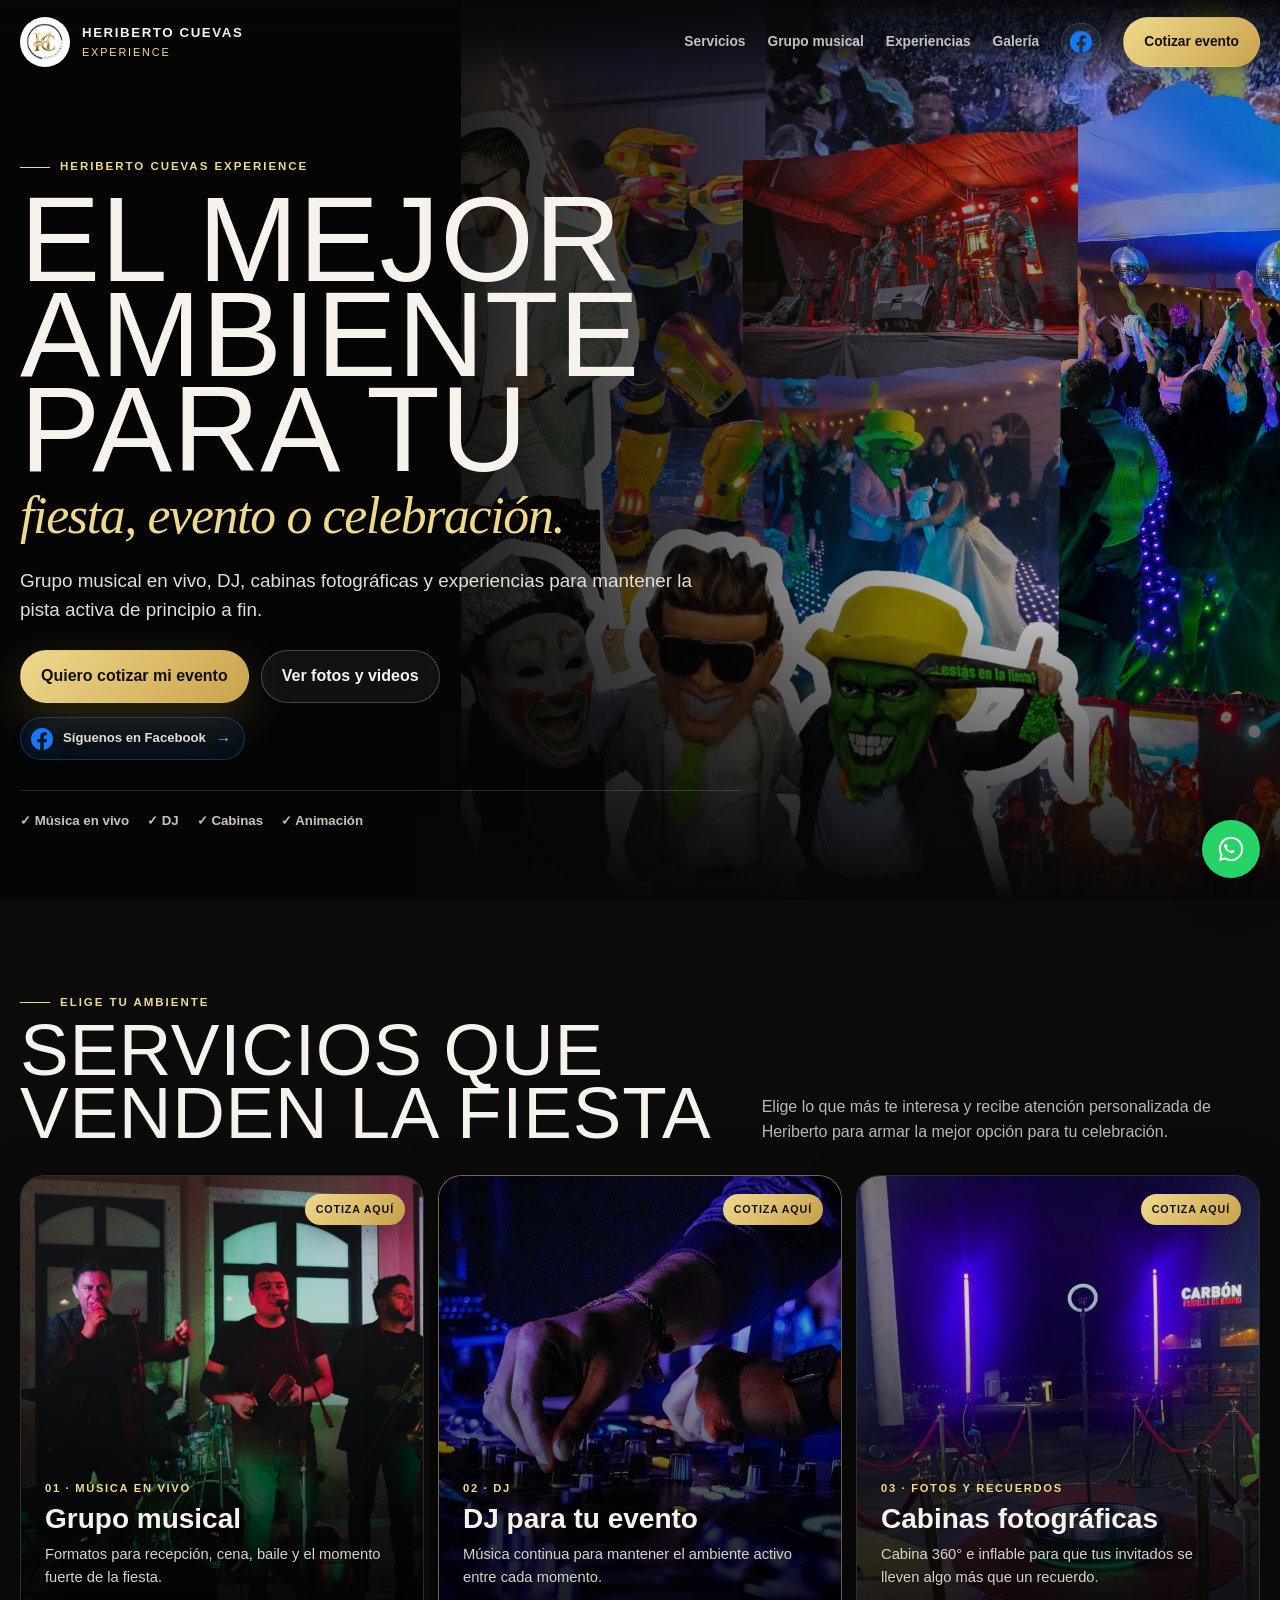
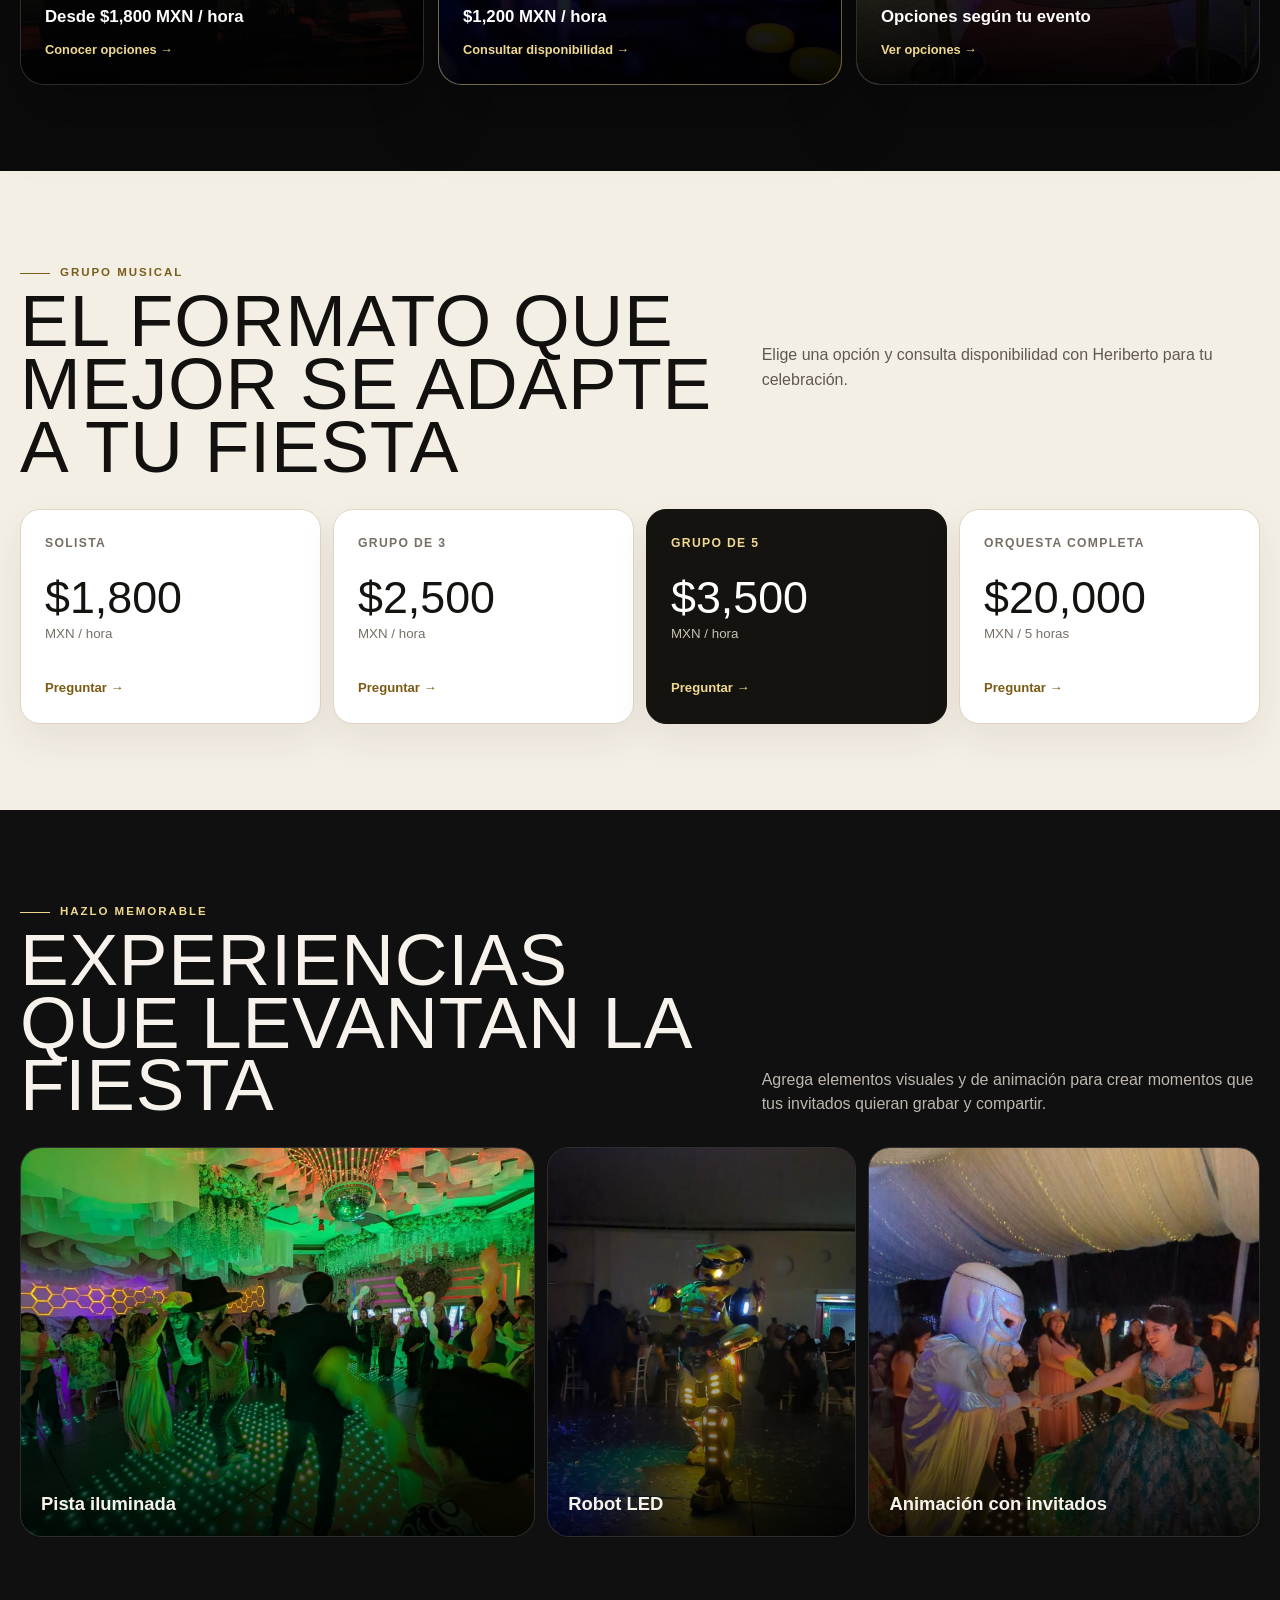
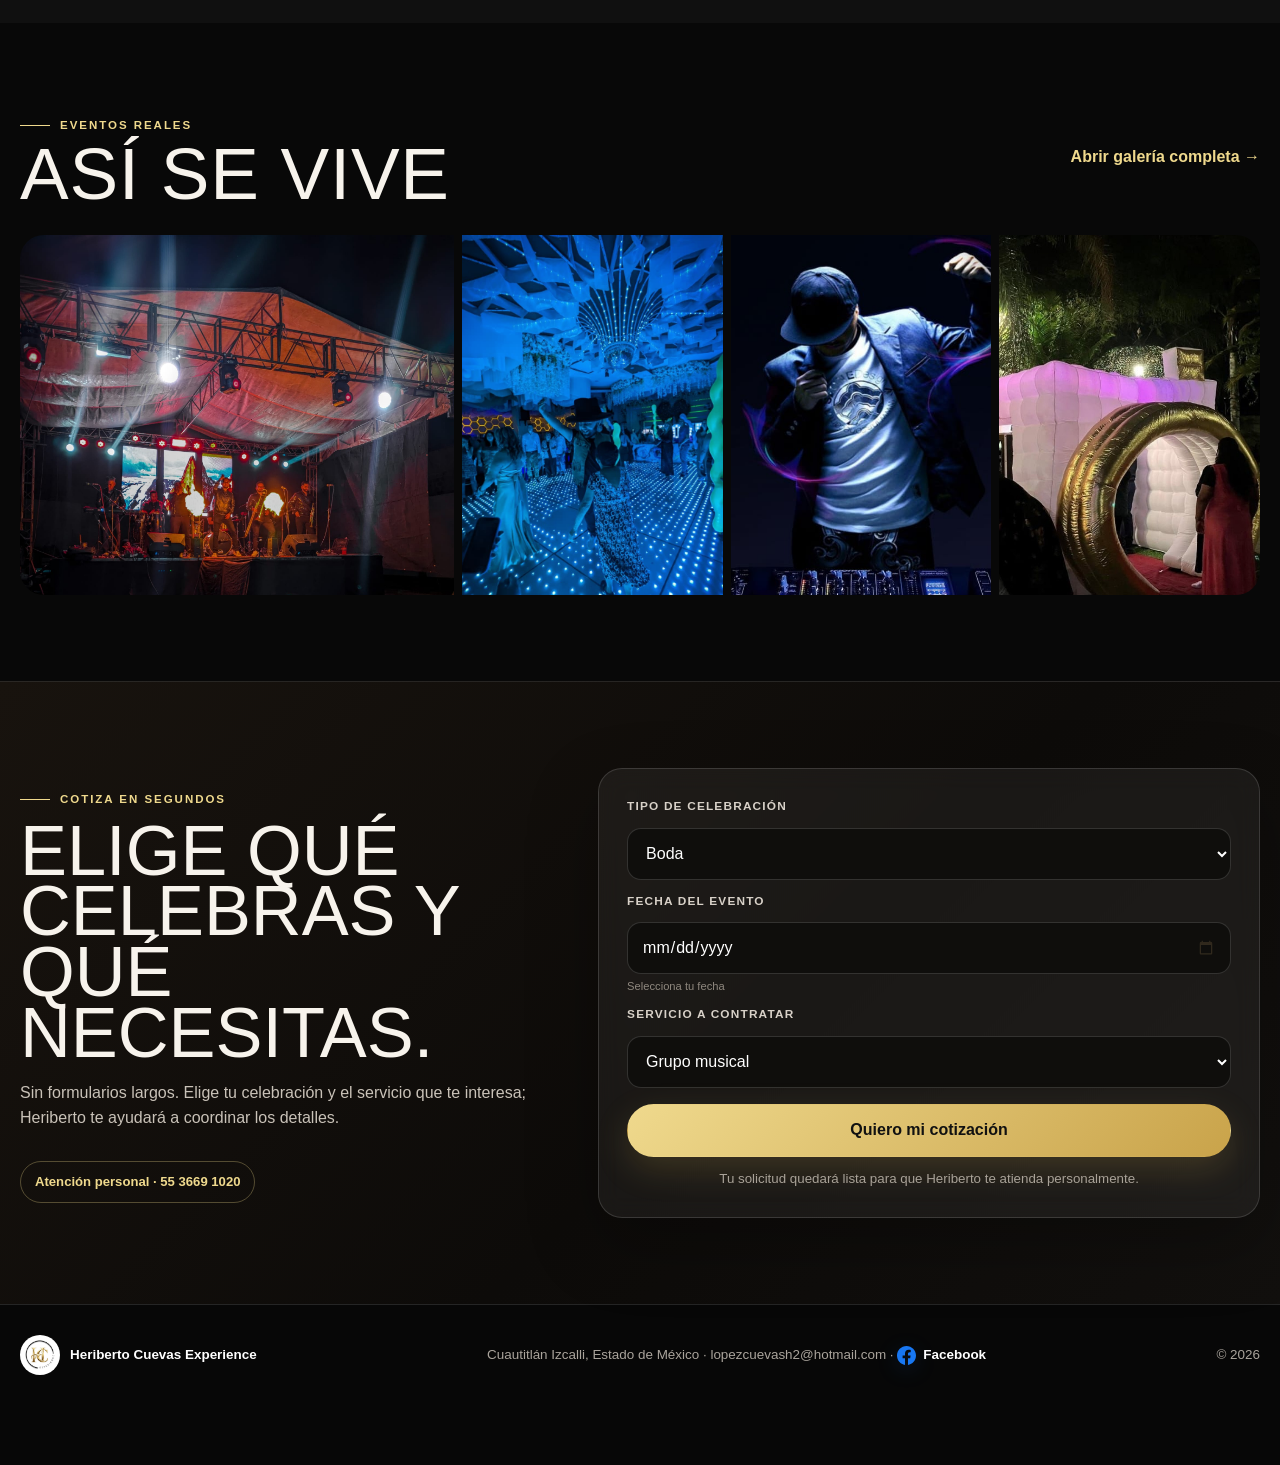
==== index.html @ f01ef6e2 "Add files via upload" ====
<!doctype html>
<html lang="es-MX">
<head>
  <meta charset="utf-8">
  <meta name="viewport" content="width=device-width, initial-scale=1">
  <meta name="google-site-verification" content="K5uZjMTgaPKeypK20hHKINvbvjZCNoKpj8wBYy-SjDY" />
  <title>Heriberto Cuevas Experience | Grupo musical, DJ y experiencias para eventos</title>
  <meta name="description" content="Grupo musical versátil, DJ, cabinas fotográficas, animación y experiencias para bodas, XV años, graduaciones, cumpleaños y eventos sociales. Heriberto Cuevas Experience.">
  <meta name="theme-color" content="#080808">
  <link rel="canonical" href="https://www.grupomusicalydjheribertocuevas.com/">
  <link rel="icon" href="assets/images/logo.jpg">
  <link rel="stylesheet" href="assets/css/style.css">
  <meta property="og:title" content="Heriberto Cuevas Experience">
  <meta property="og:description" content="Música en vivo, DJ, cabinas fotográficas y experiencias para convertir tu evento en una noche inolvidable.">
  <meta property="og:type" content="website">
  <meta property="og:url" content="https://www.grupomusicalydjheribertocuevas.com/">
  <meta property="og:image" content="https://www.grupomusicalydjheribertocuevas.com/assets/images/portada-collage-heriberto.jpg">
  <meta property="og:image:secure_url" content="https://www.grupomusicalydjheribertocuevas.com/assets/images/portada-collage-heriberto.jpg">
  <meta property="og:image:type" content="image/jpeg">
  <meta property="og:image:width" content="2000">
  <meta property="og:image:height" content="1600">
  <meta name="twitter:card" content="summary_large_image">
  <meta name="twitter:title" content="Heriberto Cuevas Experience">
  <meta name="twitter:description" content="Música en vivo, DJ, cabinas fotográficas y experiencias para convertir tu evento en una noche inolvidable.">
  <meta name="twitter:image" content="https://www.grupomusicalydjheribertocuevas.com/assets/images/portada-collage-heriberto.jpg">
  <script type="application/ld+json">
  {
    "@context":"https://schema.org",
    "@type":"EntertainmentBusiness",
    "name":"Heriberto Cuevas Experience",
    "url":"https://www.grupomusicalydjheribertocuevas.com/",
    "image":"https://www.grupomusicalydjheribertocuevas.com/assets/images/portada-collage-heriberto.jpg",
    "description":"Grupo musical, DJ, cabinas fotográficas, animación y experiencias para eventos sociales.",
    "telephone":"+52 55 3669 1020",
    "email":"lopezcuevash2@hotmail.com",
    "address":{"@type":"PostalAddress","addressLocality":"Cuautitlán Izcalli","addressRegion":"Estado de México","addressCountry":"MX"},
    "areaServed":"Estado de México"
  }
  </script>
</head>
<body class="sales-home">
<header id="header">
  <div class="wrap nav">
    <a class="brand" href="#inicio" aria-label="Heriberto Cuevas Experience - Inicio">
      <img src="assets/images/logo.jpg" alt="Logo Heriberto Cuevas Experience">
      <span><strong>Heriberto Cuevas</strong><small>Experience</small></span>
    </a>
    <button class="menu" id="menu" aria-label="Abrir menú" aria-expanded="false">☰</button>
    <nav class="navlinks" id="navlinks" aria-label="Navegación principal">
      <a href="#servicios">Servicios</a>
      <a href="#paquetes">Grupo musical</a>
      <a href="#experiencias">Experiencias</a>
      <a href="galeria.html">Galería</a>
      <a class="nav-facebook" href="https://www.facebook.com/profile.php?id=61556604340191" target="_blank" rel="noopener" aria-label="Facebook de Heriberto Cuevas Experience"><svg class="facebook-icon" viewBox="0 0 24 24" aria-hidden="true"><path d="M24 12.073C24 5.405 18.627 0 12 0S0 5.405 0 12.073C0 18.1 4.388 23.094 10.125 24v-8.438H7.078v-3.489h3.047V9.413c0-3.025 1.792-4.697 4.533-4.697 1.313 0 2.686.236 2.686.236v2.974h-1.513c-1.49 0-1.956.931-1.956 1.887v2.26h3.328l-.532 3.489h-2.796V24C19.612 23.094 24 18.1 24 12.073z"/></svg><span>Facebook</span></a>
      <a class="btn btn-gold" href="https://wa.me/525536691020?text=Hola%20Heriberto%2C%20vi%20tu%20p%C3%A1gina%20y%20quiero%20informaci%C3%B3n%20para%20mi%20evento." target="_blank" rel="noopener">Cotizar evento</a>
    </nav>
  </div>
</header>

<main>
  <section class="sales-hero" id="inicio">
    <div class="sales-hero-media" aria-hidden="true"><img src="assets/images/portada-collage-heriberto.jpg" alt=""></div>
    <div class="sales-hero-shade" aria-hidden="true"></div>
    <div class="wrap sales-hero-inner reveal">
      <div class="sales-kicker">Heriberto Cuevas Experience</div>
      <h1>El mejor ambiente para tu <span>fiesta, evento o celebración.</span></h1>
      <p>Grupo musical en vivo, DJ, cabinas fotográficas y experiencias para mantener la pista activa de principio a fin.</p>
      <div class="sales-actions">
        <a class="btn btn-gold sales-primary" href="https://wa.me/525536691020?text=Hola%20Heriberto%2C%20vi%20tu%20p%C3%A1gina%20y%20quiero%20informaci%C3%B3n%20para%20mi%20evento." target="_blank" rel="noopener">Quiero cotizar mi evento</a>
        <a class="btn btn-outline" href="galeria.html">Ver fotos y videos</a>
      </div>
      <a class="sales-facebook-link" href="https://www.facebook.com/profile.php?id=61556604340191" target="_blank" rel="noopener" aria-label="Ver página de Facebook de Heriberto Cuevas Experience"><svg class="facebook-icon" viewBox="0 0 24 24" aria-hidden="true"><path d="M24 12.073C24 5.405 18.627 0 12 0S0 5.405 0 12.073C0 18.1 4.388 23.094 10.125 24v-8.438H7.078v-3.489h3.047V9.413c0-3.025 1.792-4.697 4.533-4.697 1.313 0 2.686.236 2.686.236v2.974h-1.513c-1.49 0-1.956.931-1.956 1.887v2.26h3.328l-.532 3.489h-2.796V24C19.612 23.094 24 18.1 24 12.073z"/></svg><span>Síguenos en Facebook</span><b>→</b></a>
      <div class="sales-trust" aria-label="Servicios principales">
        <span>✓ Música en vivo</span><span>✓ DJ</span><span>✓ Cabinas</span><span>✓ Animación</span>
      </div>
    </div>
  </section>

  <section class="sales-section sales-services" id="servicios">
    <div class="wrap">
      <div class="sales-heading reveal">
        <div><span class="sales-kicker">Elige tu ambiente</span><h2>Servicios que venden la fiesta</h2></div>
        <p>Elige lo que más te interesa y recibe atención personalizada de Heriberto para armar la mejor opción para tu celebración.</p>
      </div>
      <div class="sales-service-grid">
        <a class="sales-service-card reveal" href="https://wa.me/525536691020?text=Hola%20Heriberto%2C%20me%20interesa%20cotizar%20el%20servicio%20de%20grupo%20musical%20para%20mi%20evento.%20%C2%BFMe%20compartes%20disponibilidad%20e%20informaci%C3%B3n%3F" target="_blank" rel="noopener">
          <img src="assets/images/grupo-en-vivo-01.jpg" alt="Grupo musical Heriberto Cuevas en vivo" loading="lazy">
          <div class="sales-card-overlay"></div>
          <div class="sales-card-copy"><span>01 · Música en vivo</span><h3>Grupo musical</h3><p>Formatos para recepción, cena, baile y el momento fuerte de la fiesta.</p><strong>Desde $1,800 MXN / hora</strong><em>Conocer opciones →</em></div>
        </a>
        <a class="sales-service-card sales-featured reveal" href="https://wa.me/525536691020?text=Hola%20Heriberto%2C%20me%20interesa%20contratar%20DJ%20para%20mi%20evento.%20Vi%20que%20el%20servicio%20es%20de%20%241%2C200%20MXN%20por%20hora.%20%C2%BFMe%20compartes%20disponibilidad%20e%20informaci%C3%B3n%3F" target="_blank" rel="noopener">
          <img src="assets/images/dj-consola-01.jpg" alt="DJ para eventos" loading="lazy">
          <div class="sales-card-overlay"></div>
          <div class="sales-card-copy"><span>02 · DJ</span><h3>DJ para tu evento</h3><p>Música continua para mantener el ambiente activo entre cada momento.</p><strong>$1,200 MXN / hora</strong><em>Consultar disponibilidad →</em></div>
        </a>
        <a class="sales-service-card reveal" href="https://wa.me/525536691020?text=Hola%20Heriberto%2C%20me%20interesa%20una%20cabina%20fotogr%C3%A1fica%20para%20mi%20evento.%20%C2%BFMe%20compartes%20opciones%2C%20disponibilidad%20e%20informaci%C3%B3n%3F" target="_blank" rel="noopener">
          <img src="assets/images/cabina-fotografica-360.jpg" alt="Cabina fotográfica para eventos" loading="lazy">
          <div class="sales-card-overlay"></div>
          <div class="sales-card-copy"><span>03 · Fotos y recuerdos</span><h3>Cabinas fotográficas</h3><p>Cabina 360° e inflable para que tus invitados se lleven algo más que un recuerdo.</p><strong>Opciones según tu evento</strong><em>Ver opciones →</em></div>
        </a>
      </div>
    </div>
  </section>

  <section class="sales-section sales-band" id="paquetes">
    <div class="wrap">
      <div class="sales-heading compact reveal">
        <div><span class="sales-kicker">Grupo musical</span><h2>El formato que mejor se adapte a tu fiesta</h2></div>
        <p>Elige una opción y consulta disponibilidad con Heriberto para tu celebración.</p>
      </div>
      <div class="sales-format-grid">
        <a class="sales-format reveal" href="https://wa.me/525536691020?text=Hola%20Heriberto%2C%20me%20interesa%20el%20formato%20Solista%20de%20%241%2C800%20MXN%20por%20hora.%20%C2%BFMe%20compartes%20disponibilidad%20e%20informaci%C3%B3n%3F" target="_blank" rel="noopener"><span>Solista</span><strong>$1,800</strong><small>MXN / hora</small><b>Preguntar →</b></a>
        <a class="sales-format reveal" href="https://wa.me/525536691020?text=Hola%20Heriberto%2C%20me%20interesa%20el%20Grupo%20de%203%20elementos%20de%20%242%2C500%20MXN%20por%20hora.%20%C2%BFMe%20compartes%20disponibilidad%20e%20informaci%C3%B3n%3F" target="_blank" rel="noopener"><span>Grupo de 3</span><strong>$2,500</strong><small>MXN / hora</small><b>Preguntar →</b></a>
        <a class="sales-format reveal selected" href="https://wa.me/525536691020?text=Hola%20Heriberto%2C%20me%20interesa%20el%20Grupo%20de%205%20elementos%20de%20%243%2C500%20MXN%20por%20hora.%20%C2%BFMe%20compartes%20disponibilidad%20e%20informaci%C3%B3n%3F" target="_blank" rel="noopener"><span>Grupo de 5</span><strong>$3,500</strong><small>MXN / hora</small><b>Preguntar →</b></a>
        <a class="sales-format reveal" href="https://wa.me/525536691020?text=Hola%20Heriberto%2C%20me%20interesa%20la%20Orquesta%20Completa%20de%20%2420%2C000%20MXN%20por%205%20horas.%20%C2%BFMe%20compartes%20disponibilidad%20e%20informaci%C3%B3n%3F" target="_blank" rel="noopener"><span>Orquesta completa</span><strong>$20,000</strong><small>MXN / 5 horas</small><b>Preguntar →</b></a>
      </div>
    </div>
  </section>

  <section class="sales-section sales-experiences" id="experiencias">
    <div class="wrap">
      <div class="sales-heading reveal">
        <div><span class="sales-kicker">Hazlo memorable</span><h2>Experiencias que levantan la fiesta</h2></div>
        <p>Agrega elementos visuales y de animación para crear momentos que tus invitados quieran grabar y compartir.</p>
      </div>
      <div class="sales-experience-grid">
        <a class="sales-exp reveal" href="https://wa.me/525536691020?text=Hola%20Heriberto%2C%20me%20interesa%20agregar%20pista%20iluminada%20a%20mi%20evento.%20%C2%BFMe%20compartes%20informaci%C3%B3n%20y%20disponibilidad%3F" target="_blank" rel="noopener"><img src="assets/images/pista-led-03.jpg" alt="Pista iluminada" loading="lazy"><span>Pista iluminada</span></a>
        <a class="sales-exp reveal" href="https://wa.me/525536691020?text=Hola%20Heriberto%2C%20me%20interesa%20agregar%20Robot%20LED%20a%20mi%20evento.%20%C2%BFMe%20compartes%20informaci%C3%B3n%20y%20disponibilidad%3F" target="_blank" rel="noopener"><img src="assets/images/robot-led-01.jpg" alt="Robot LED" loading="lazy"><span>Robot LED</span></a>
        <a class="sales-exp reveal" href="https://wa.me/525536691020?text=Hola%20Heriberto%2C%20me%20interesa%20agregar%20animaci%C3%B3n%20para%20invitados%20a%20mi%20evento.%20%C2%BFMe%20compartes%20informaci%C3%B3n%20y%20disponibilidad%3F" target="_blank" rel="noopener"><img src="assets/images/heriberto-evento-01.jpg" alt="Heriberto Cuevas animando un evento" loading="lazy"><span>Animación con invitados</span></a>
      </div>
    </div>
  </section>

  <section class="sales-section sales-gallery-teaser">
    <div class="wrap">
      <div class="sales-heading compact reveal">
        <div><span class="sales-kicker">Eventos reales</span><h2>Así se vive</h2></div>
        <a class="sales-inline-link" href="galeria.html">Abrir galería completa →</a>
      </div>
      <a class="sales-gallery-strip reveal" href="galeria.html" aria-label="Abrir galería de fotos y videos">
        <img src="assets/images/escenario-produccion-01.jpg" alt="Escenario y producción en vivo" loading="lazy">
        <img src="assets/images/pista-led-02.jpg" alt="Pista iluminada durante un evento" loading="lazy">
        <img src="assets/images/dj-experiencia-01.jpg" alt="DJ en evento" loading="lazy">
        <img src="assets/images/cabina-fotografica-inflable.jpg" alt="Cabina fotográfica inflable" loading="lazy">
      </a>
    </div>
  </section>

  <section class="sales-section sales-quick" id="cotizar">
    <div class="wrap sales-quick-grid">
      <div class="sales-quick-copy reveal">
        <span class="sales-kicker">Cotiza en segundos</span>
        <h2>Elige qué celebras y qué necesitas.</h2>
        <p>Sin formularios largos. Elige tu celebración y el servicio que te interesa; Heriberto te ayudará a coordinar los detalles.</p>
        <div class="sales-contact-pill">Atención personal · 55 3669 1020</div>
      </div>
      <form class="sales-mini-form reveal" id="quickQuoteForm">
        <label for="quickEvent">Tipo de celebración</label>
        <select id="quickEvent" required>
          <option value="Boda">Boda</option><option value="XV años">XV años</option><option value="Graduación">Graduación</option><option value="Cumpleaños">Cumpleaños</option><option value="Evento corporativo">Evento corporativo</option><option value="Fiesta / evento social">Fiesta / evento social</option><option value="Otro">Otro</option>
        </select>
        <label for="quickDate">Fecha del evento</label>
        <div class="sales-date-field">
          <input id="quickDate" type="date" required aria-label="Selecciona la fecha de tu evento">
          <span class="sales-date-hint">Selecciona tu fecha</span>
        </div>
        <label for="quickService">Servicio a contratar</label>
        <select id="quickService" required>
          <option value="Grupo musical">Grupo musical</option><option value="DJ ($1,200 MXN por hora)">DJ · $1,200 MXN por hora</option><option value="Cabina fotográfica 360°">Cabina fotográfica 360°</option><option value="Cabina fotográfica inflable">Cabina fotográfica inflable</option><option value="Grupo musical + DJ">Grupo musical + DJ</option><option value="Grupo + DJ + cabina">Grupo + DJ + cabina</option><option value="Animación / experiencias">Animación / experiencias</option>
        </select>
        <button class="btn btn-gold" type="submit">Quiero mi cotización</button>
        <small>Tu solicitud quedará lista para que Heriberto te atienda personalmente.</small>
      </form>
    </div>
  </section>
</main>

<footer>
  <div class="wrap footer">
    <div class="footer-brand"><img src="assets/images/logo.jpg" alt="Logo Heriberto Cuevas Experience"><strong>Heriberto Cuevas Experience</strong></div>
    <div>Cuautitlán Izcalli, Estado de México · <a href="mailto:lopezcuevash2@hotmail.com">lopezcuevash2@hotmail.com</a> · <a class="footer-facebook" href="https://www.facebook.com/profile.php?id=61556604340191" target="_blank" rel="noopener" aria-label="Facebook de Heriberto Cuevas Experience"><svg class="facebook-icon" viewBox="0 0 24 24" aria-hidden="true"><path d="M24 12.073C24 5.405 18.627 0 12 0S0 5.405 0 12.073C0 18.1 4.388 23.094 10.125 24v-8.438H7.078v-3.489h3.047V9.413c0-3.025 1.792-4.697 4.533-4.697 1.313 0 2.686.236 2.686.236v2.974h-1.513c-1.49 0-1.956.931-1.956 1.887v2.26h3.328l-.532 3.489h-2.796V24C19.612 23.094 24 18.1 24 12.073z"/></svg><span>Facebook</span></a></div>
    <div>© <span id="year"></span></div>
  </div>
</footer>

<a class="wa" aria-label="Contactar por WhatsApp" href="https://wa.me/525536691020?text=Hola%20Heriberto%2C%20vi%20tu%20p%C3%A1gina%20y%20quiero%20informaci%C3%B3n%20para%20mi%20evento." target="_blank" rel="noopener">
  <svg viewBox="0 0 32 32" aria-hidden="true"><path d="M19.11 17.62c-.27-.14-1.6-.79-1.85-.88-.25-.09-.43-.14-.61.14-.18.27-.7.88-.86 1.06-.16.18-.32.2-.59.07-.27-.14-1.15-.42-2.19-1.35-.81-.72-1.36-1.61-1.52-1.88-.16-.27-.02-.42.12-.55.12-.12.27-.32.41-.48.14-.16.18-.27.27-.45.09-.18.05-.34-.02-.48-.07-.14-.61-1.47-.84-2.02-.22-.53-.45-.46-.61-.47l-.52-.01c-.18 0-.48.07-.73.34-.25.27-.95.93-.95 2.27 0 1.34.98 2.64 1.11 2.82.14.18 1.92 2.93 4.65 4.11.65.28 1.16.45 1.55.58.65.21 1.24.18 1.71.11.52-.08 1.6-.66 1.83-1.29.23-.64.23-1.18.16-1.29-.07-.12-.25-.18-.52-.32zM16.04 3C8.88 3 3.06 8.79 3.06 15.94c0 2.28.6 4.51 1.74 6.48L3 29l6.75-1.77a13 13 0 0 0 6.28 1.6h.01C23.2 28.83 29 23.04 29 15.89 29 8.73 23.2 3 16.04 3zm0 23.65h-.01a10.8 10.8 0 0 1-5.51-1.51l-.4-.24-4.01 1.05 1.07-3.9-.26-.4a10.75 10.75 0 0 1-1.65-5.71c0-5.94 4.84-10.77 10.79-10.77 2.88 0 5.59 1.12 7.62 3.15a10.7 10.7 0 0 1 3.16 7.6c0 5.94-4.84 10.77-10.8 10.77z"/></svg>
</a>
<div class="mobile-cta"><a href="galeria.html">Galería</a><a href="https://wa.me/525536691020?text=Hola%20Heriberto%2C%20vi%20tu%20p%C3%A1gina%20y%20quiero%20informaci%C3%B3n%20para%20mi%20evento." target="_blank" rel="noopener">Cotizar</a></div>
<script src="assets/js/site.js"></script>
</body>
</html>
---- assets/css/style.css ----
:root{
  --bg:#080808;
  --bg-soft:#101010;
  --card:#151515;
  --paper:#f3eee4;
  --gold:#c9a34a;
  --gold-soft:#efd98d;
  --text:#f7f3ec;
  --muted:#b7b2aa;
  --ink:#11110f;
  --line:rgba(255,255,255,.12);
  --line-dark:rgba(17,17,15,.14);
  --radius:26px;
  --shadow:0 28px 80px rgba(0,0,0,.34);
  --max:1240px;
}
*{box-sizing:border-box}
html{scroll-behavior:smooth}
body{margin:0;background:var(--bg);color:var(--text);font-family:Inter,Segoe UI,Arial,sans-serif;line-height:1.55;overflow-x:hidden}
body.menu-open{overflow:hidden}
img,video{display:block;max-width:100%}
a{color:inherit;text-decoration:none}
button,input,select,textarea{font:inherit}
button{color:inherit}
.wrap{width:min(calc(100% - 38px),var(--max));margin-inline:auto}
.section{padding:104px 0}
.eyebrow{display:inline-flex;align-items:center;gap:10px;color:var(--gold-soft);font-weight:900;text-transform:uppercase;letter-spacing:.18em;font-size:.74rem}
.eyebrow::before{content:"";width:34px;height:1px;background:currentColor}
.display{font-family:Impact,Haettenschweiler,'Arial Narrow Bold',sans-serif;font-weight:500;text-transform:uppercase;letter-spacing:.01em}
.section-head{display:grid;grid-template-columns:.82fr 1fr;gap:58px;align-items:end;margin-bottom:42px}
.section-head h2{font-size:clamp(3rem,6.6vw,6.6rem);line-height:.84;margin:.14em 0 0}
.section-head p{color:var(--muted);font-size:1.02rem;max-width:690px;margin:0}
.btn{display:inline-flex;align-items:center;justify-content:center;gap:10px;min-height:50px;padding:13px 20px;border:1px solid transparent;border-radius:999px;font-weight:900;cursor:pointer;transition:.25s ease}
.btn:hover{transform:translateY(-2px)}
.btn-gold{color:#111;background:linear-gradient(135deg,var(--gold-soft),var(--gold));box-shadow:0 12px 34px rgba(201,163,74,.2)}
.btn-outline{border-color:rgba(255,255,255,.22);background:rgba(255,255,255,.05);backdrop-filter:blur(12px)}
.btn-dark{background:#111;color:#fff}
.reveal{opacity:0;transform:translateY(24px);transition:.65s ease}
.reveal.in{opacity:1;transform:none}

/* Header */
header{position:fixed;z-index:50;inset:0 0 auto;background:linear-gradient(to bottom,rgba(6,6,6,.94),rgba(6,6,6,.63),transparent);transition:.25s}
header.scrolled{background:rgba(8,8,8,.92);backdrop-filter:blur(18px);border-bottom:1px solid var(--line)}
.nav{height:84px;display:flex;align-items:center;justify-content:space-between;gap:28px}
.brand{display:flex;align-items:center;gap:12px;min-width:0}
.brand img{width:50px;height:50px;border-radius:50%;object-fit:cover;background:#fff;flex:0 0 auto}
.brand strong{font-size:.83rem;letter-spacing:.12em;text-transform:uppercase;display:block;white-space:nowrap}
.brand small{display:block;color:var(--gold-soft);font-size:.68rem;letter-spacing:.17em;text-transform:uppercase}
.navlinks{display:flex;align-items:center;gap:22px;font-weight:800;font-size:.86rem}
.navlinks>a:not(.btn){opacity:.78;transition:.2s}.navlinks>a:not(.btn):hover{opacity:1;color:var(--gold-soft)}
.menu{display:none;background:transparent;border:0;font-size:1.75rem;padding:7px;cursor:pointer}

/* Hero */
.hero{position:relative;min-height:100svh;display:grid;align-items:end;padding:150px 0 72px;isolation:isolate}
.hero::before{content:"";position:absolute;z-index:-2;inset:0;background:url('../images/grupo-en-vivo-01.jpg') 50% 34%/cover no-repeat}
.hero::after{content:"";position:absolute;z-index:-1;inset:0;background:linear-gradient(90deg,rgba(0,0,0,.91) 0%,rgba(0,0,0,.70) 40%,rgba(0,0,0,.28) 72%,rgba(0,0,0,.18)),linear-gradient(0deg,var(--bg) 0%,transparent 35%),radial-gradient(circle at 70% 22%,rgba(70,205,160,.18),transparent 25%)}
.hero-content{max-width:850px}
.hero h1{font-size:clamp(4.1rem,10.4vw,9rem);line-height:.77;margin:17px 0 24px;max-width:1000px}
.hero h1 span{display:block;color:var(--gold-soft);font-family:Georgia,'Times New Roman',serif;font-style:italic;font-size:.48em;text-transform:none;letter-spacing:-.02em;font-weight:400;margin:14px 0 5px}
.hero .lead{font-size:clamp(1.05rem,2vw,1.26rem);max-width:730px;color:#e7e1d8}
.hero-actions{display:flex;gap:12px;flex-wrap:wrap;margin-top:28px}
.hero-proof{display:flex;gap:32px;flex-wrap:wrap;margin-top:38px;padding-top:22px;border-top:1px solid rgba(255,255,255,.16);max-width:790px}
.hero-proof b{display:block;font-size:1.18rem}.hero-proof span{font-size:.84rem;color:#c9c3ba}
.scroll-cue{position:absolute;right:28px;bottom:32px;writing-mode:vertical-rl;text-transform:uppercase;letter-spacing:.18em;font-size:.66rem;color:#a9a49b}

.ticker{overflow:hidden;border-block:1px solid var(--line);background:#0d0d0d}
.ticker-track{display:flex;gap:44px;width:max-content;padding:15px 0;animation:marquee 24s linear infinite;font-size:.78rem;letter-spacing:.16em;text-transform:uppercase;font-weight:900;color:#c4bfb7}
.ticker-track b{color:var(--gold-soft)}
@keyframes marquee{to{transform:translateX(-50%)}}

/* Services */
.services{background:#0b0b0b}
.service-cards{display:grid;grid-template-columns:repeat(3,1fr);gap:16px}
.service-card{position:relative;min-height:470px;border-radius:var(--radius);overflow:hidden;border:1px solid var(--line);isolation:isolate;box-shadow:var(--shadow)}
.service-card::before{content:"";position:absolute;inset:0;z-index:-2;background:var(--image) center/cover no-repeat;transition:.5s ease}
.service-card::after{content:"";position:absolute;inset:0;z-index:-1;background:linear-gradient(0deg,rgba(0,0,0,.96) 1%,rgba(0,0,0,.56) 49%,rgba(0,0,0,.11) 78%)}
.service-card:hover::before{transform:scale(1.045)}
.service-card .content{position:absolute;inset:auto 26px 25px}
.service-card .kicker{font-size:.73rem;font-weight:900;letter-spacing:.14em;text-transform:uppercase;color:var(--gold-soft)}
.service-card h3{font-size:1.7rem;margin:7px 0 8px}
.service-card p{margin:0;color:#d5cfc6;font-size:.93rem}

/* Story */
.story{background:var(--paper);color:var(--ink)}
.story .eyebrow,.light-section .eyebrow{color:#775a1b}
.story-grid{display:grid;grid-template-columns:1.05fr .95fr;gap:62px;align-items:center}
.story-media{position:relative;padding:0 52px 52px 0}
.story-media .main{width:100%;height:690px;object-fit:cover;object-position:center 20%;border-radius:var(--radius)}
.story-media .float{position:absolute;right:0;bottom:0;width:49%;aspect-ratio:1/1;object-fit:cover;border:10px solid var(--paper);border-radius:22px}
.story-copy h2{font-size:clamp(3.3rem,6.7vw,6.7rem);line-height:.84;margin:13px 0 25px}
.story-copy .intro{font-family:Georgia,'Times New Roman',serif;font-size:1.34rem;line-height:1.52;color:#302d26}
.story-copy p{color:#514d45}
.metrics{display:grid;grid-template-columns:repeat(3,1fr);gap:12px;margin:30px 0}
.metric{border-top:1px solid #cfc6b5;padding:17px 6px 0}.metric strong{font-size:1.8rem;display:block}.metric span{font-size:.74rem;letter-spacing:.08em;text-transform:uppercase;color:#6a645b}

/* Experiences */
.experiences{background:#101010}
.experience-grid{display:grid;grid-template-columns:1.2fr .8fr .8fr;grid-template-rows:280px 280px;gap:16px}
.exp-card{position:relative;border-radius:24px;overflow:hidden;border:1px solid var(--line);isolation:isolate}
.exp-card img{width:100%;height:100%;object-fit:cover;transition:.45s ease}
.exp-card:hover img{transform:scale(1.04)}
.exp-card::after{content:"";position:absolute;inset:0;background:linear-gradient(0deg,rgba(0,0,0,.84),transparent 62%)}
.exp-card.tall{grid-row:span 2}
.exp-card.wide{grid-column:span 2}
.exp-card .label{position:absolute;z-index:2;left:21px;right:21px;bottom:18px}
.exp-card .label strong{font-size:1.15rem;display:block}.exp-card .label span{font-size:.8rem;color:#d0cbc2}

/* Packages */
.packages{background:#fffaf0;color:var(--ink)}
.packages .section-head p{color:#5e584e}.packages .eyebrow{color:#76591c}
.package-grid{display:grid;grid-template-columns:repeat(4,1fr);gap:14px}
.package{display:flex;flex-direction:column;min-height:430px;padding:25px;border:1px solid #e2dacb;background:#fff;border-radius:22px;box-shadow:0 16px 40px rgba(40,25,10,.07);transition:.25s}
.package:hover{transform:translateY(-5px);box-shadow:0 24px 48px rgba(40,25,10,.11)}
.package.featured{background:#111;color:#fff;border-color:#111}
.badge{display:inline-flex;align-self:flex-start;padding:7px 10px;border-radius:999px;background:#111;color:#fff;font-size:.7rem;font-weight:900;text-transform:uppercase;letter-spacing:.09em}
.package.featured .badge{background:var(--gold-soft);color:#111}
.package h3{font-size:1.43rem;margin:21px 0 7px}.price{font:500 2.45rem/1 Impact,Arial}.price small{display:block;font:700 .75rem/1.35 Inter,Arial;color:#70685d;margin-top:6px}.package.featured .price small,.package.featured p{color:#c9c2b8}.package p{color:#665f55;font-size:.9rem}.package ul{list-style:none;padding:0;margin:10px 0 24px;display:grid;gap:8px;font-size:.9rem}.package li::before{content:"✓";color:#7c5c18;font-weight:900;margin-right:8px}.package .btn{margin-top:auto}.package-note{margin-top:18px;color:#6a635a;font-size:.84rem}

/* DJ / Booth feature */
.feature-split{background:#17120e;overflow:hidden}
.feature-split-grid{display:grid;grid-template-columns:1fr 1fr;min-height:720px}
.feature-copy{padding:92px max(7vw,48px);display:flex;justify-content:center;flex-direction:column}
.feature-copy h2{font-size:clamp(3.4rem,6vw,6.7rem);line-height:.83;margin:15px 0 23px}.feature-copy p{color:#d2cac0;max-width:620px}.feature-list{display:grid;grid-template-columns:1fr 1fr;gap:12px;margin:26px 0 30px}.feature-pill{padding:13px 15px;border:1px solid rgba(255,255,255,.14);border-radius:16px;background:rgba(255,255,255,.04);font-weight:800;font-size:.88rem}
.feature-media{display:grid;grid-template-columns:1fr 1fr;grid-template-rows:1fr 1fr;gap:4px;background:#000}
.feature-media img{width:100%;height:100%;object-fit:cover;min-height:0}.feature-media img:first-child{grid-row:span 2}

/* Gallery preview */
.preview{background:#0b0b0b}
.preview-grid{display:grid;grid-template-columns:repeat(12,1fr);grid-auto-rows:180px;gap:12px}
.preview-grid a{position:relative;overflow:hidden;border-radius:18px;border:1px solid var(--line)}
.preview-grid img{width:100%;height:100%;object-fit:cover;transition:.4s}.preview-grid a:hover img{transform:scale(1.04)}
.preview-grid a:nth-child(1){grid-column:span 7;grid-row:span 2}.preview-grid a:nth-child(2){grid-column:span 5;grid-row:span 2}.preview-grid a:nth-child(3),.preview-grid a:nth-child(4),.preview-grid a:nth-child(5){grid-column:span 4;grid-row:span 2}
.preview-actions{text-align:center;margin-top:28px}

/* Quote */
.quote{background:var(--paper);color:var(--ink)}
.quote .eyebrow{color:#76591c}
.quote-grid{display:grid;grid-template-columns:.86fr 1.14fr;gap:70px;align-items:start}
.quote-copy h2{font-size:clamp(3.5rem,6.5vw,6.5rem);line-height:.84;margin:14px 0 22px}.quote-copy p{color:#5c574f}
.contact-list{border-top:1px solid #d3cab9;margin-top:30px}.contact-line{display:flex;justify-content:space-between;gap:16px;padding:15px 0;border-bottom:1px solid #d3cab9}.contact-line strong{font-size:.83rem;text-transform:uppercase;letter-spacing:.08em}.contact-line span{color:#5b554d;text-align:right}
.form{padding:28px;background:#fff;border:1px solid #e0d6c5;border-radius:24px;box-shadow:0 20px 48px rgba(32,21,8,.08)}
.form h3{font-size:1.45rem;margin-bottom:6px}.form .hint{color:#6b655c;font-size:.92rem}.form-grid{display:grid;grid-template-columns:1fr 1fr;gap:14px;margin:20px 0}.field{display:grid;gap:7px}.field.full{grid-column:1/-1}.field label{font-size:.77rem;font-weight:900;text-transform:uppercase;letter-spacing:.08em;color:#5a5349}.field input,.field select,.field textarea{width:100%;border:1px solid #d7cebe;border-radius:13px;background:#fffcf7;padding:13px 14px;color:#161512;outline:none}.field textarea{min-height:110px;resize:vertical}.field input:focus,.field select:focus,.field textarea:focus{border-color:#a9822d;box-shadow:0 0 0 3px rgba(169,130,45,.12)}

/* FAQ */
.faq{background:#0d0d0d}.faq-list{max-width:920px;margin:auto;border-top:1px solid var(--line)}
details{border-bottom:1px solid var(--line);padding:0}summary{list-style:none;cursor:pointer;padding:21px 0;font-weight:900;display:flex;justify-content:space-between;gap:20px}summary::-webkit-details-marker{display:none}summary::after{content:"+";color:var(--gold-soft);font-size:1.4rem}details[open] summary::after{content:"–"}details p{color:var(--muted);margin:0 0 22px;max-width:780px}

/* Footer */
footer{background:#070707;border-top:1px solid var(--line);padding:30px 0 90px;color:#aaa49c;font-size:.84rem}.footer{display:flex;align-items:center;justify-content:space-between;gap:20px;flex-wrap:wrap}.footer-brand{display:flex;align-items:center;gap:10px;color:#fff}.footer-brand img{width:40px;height:40px;border-radius:50%;object-fit:cover}.footer a:hover{color:var(--gold-soft)}
.wa{position:fixed;right:20px;bottom:22px;z-index:45;width:58px;height:58px;border-radius:50%;background:#25D366;display:grid;place-items:center;box-shadow:0 16px 36px rgba(0,0,0,.35);transition:.2s}.wa:hover{transform:translateY(-3px) scale(1.03)}.wa svg{width:30px;fill:#fff}
.mobile-cta{display:none}

/* Gallery page */
.page-hero{padding:170px 0 78px;position:relative;isolation:isolate;overflow:hidden;background:#0b0b0b}
.page-hero::before{content:"";position:absolute;inset:0;z-index:-2;background:url('../images/escenario-produccion-01.jpg') center 42%/cover no-repeat;opacity:.48}
.page-hero::after{content:"";position:absolute;inset:0;z-index:-1;background:linear-gradient(90deg,rgba(0,0,0,.92),rgba(0,0,0,.45)),linear-gradient(0deg,#0b0b0b,transparent 60%)}
.page-hero h1{font-size:clamp(4.2rem,10vw,9rem);line-height:.78;margin:14px 0 22px;max-width:950px}.page-hero p{max-width:720px;color:#e0dbd2;font-size:1.08rem}.page-hero-actions{display:flex;gap:12px;flex-wrap:wrap;margin-top:25px}
.gallery-page{background:#0b0b0b}.gallery-section{padding:72px 0}.gallery-section+.gallery-section{border-top:1px solid var(--line)}.gallery-title{display:flex;align-items:end;justify-content:space-between;gap:24px;margin-bottom:30px}.gallery-title h2{font-size:clamp(2.7rem,5vw,5.4rem);line-height:.86;margin:10px 0 0}.gallery-title p{max-width:570px;color:var(--muted);margin:0}
.photo-masonry{columns:3 300px;column-gap:14px}.photo-item{break-inside:avoid;margin:0 0 14px;position:relative;overflow:hidden;border-radius:18px;border:1px solid var(--line);cursor:zoom-in;background:#131313}.photo-item img{width:100%;height:auto;transition:.4s}.photo-item:hover img{transform:scale(1.018)}.photo-item .caption{position:absolute;inset:auto 0 0;padding:45px 16px 13px;background:linear-gradient(transparent,rgba(0,0,0,.82));font-size:.78rem;font-weight:900;letter-spacing:.06em;text-transform:uppercase;opacity:0;transition:.25s}.photo-item:hover .caption{opacity:1}
.video-grid{display:grid;grid-template-columns:repeat(2,1fr);gap:16px}.video-card{overflow:hidden;border:1px solid var(--line);background:#111;border-radius:20px}.video-card video{width:100%;aspect-ratio:16/10;background:#000;object-fit:contain}.video-card.vertical video{aspect-ratio:9/13}.video-copy{padding:15px 17px}.video-copy strong{display:block}.video-copy span{font-size:.82rem;color:var(--muted)}
.final-grid{display:grid;grid-template-columns:repeat(3,1fr);gap:15px}.final-card{position:relative;overflow:hidden;border-radius:22px;border:1px solid var(--line);min-height:420px}.final-card img{width:100%;height:100%;object-fit:cover;transition:.4s}.final-card:hover img{transform:scale(1.04)}.final-card::after{content:"";position:absolute;inset:0;background:linear-gradient(0deg,rgba(0,0,0,.9),transparent 58%)}.final-card .copy{position:absolute;z-index:2;inset:auto 20px 20px}.final-card .copy h3{margin:0 0 4px}.final-card .copy p{margin:0;color:#d3cdc4;font-size:.85rem}
.lightbox{position:fixed;z-index:100;inset:0;background:rgba(0,0,0,.94);display:none;align-items:center;justify-content:center;padding:26px}.lightbox.open{display:flex}.lightbox img{max-width:min(94vw,1300px);max-height:88vh;width:auto;height:auto;border-radius:12px}.lightbox button{position:absolute;top:18px;right:20px;width:46px;height:46px;border:1px solid rgba(255,255,255,.22);border-radius:50%;background:rgba(255,255,255,.08);font-size:1.7rem;cursor:pointer}.lightbox .lb-caption{position:absolute;left:24px;bottom:18px;color:#ddd5cb;font-size:.84rem}

/* Responsive */
@media (max-width:1050px){
  .navlinks{gap:14px}.navlinks .btn{display:none}
  .service-cards{grid-template-columns:1fr 1fr}.service-card:last-child{grid-column:1/-1;min-height:390px}
  .story-grid{grid-template-columns:1fr;gap:48px}.story-media{max-width:760px;margin:auto}.story-media .main{height:620px}
  .package-grid{grid-template-columns:1fr 1fr}
  .feature-split-grid{grid-template-columns:1fr}.feature-media{height:620px}.feature-copy{order:2}.feature-media{order:1}
  .quote-grid{grid-template-columns:1fr;gap:45px}
  .final-grid{grid-template-columns:1fr 1fr}.final-card:last-child{grid-column:1/-1;min-height:330px}
}
@media (max-width:800px){
  .section{padding:82px 0}.section-head{grid-template-columns:1fr;gap:18px}.section-head h2{font-size:clamp(3rem,14vw,5.2rem)}
  .menu{display:block;z-index:2}.navlinks{position:fixed;inset:0;background:rgba(7,7,7,.98);display:flex;flex-direction:column;justify-content:center;gap:25px;font-size:1.12rem;opacity:0;visibility:hidden;transform:translateY(-12px);transition:.25s}.navlinks.open{opacity:1;visibility:visible;transform:none}.navlinks .btn{display:inline-flex}
  .hero{padding-top:125px;min-height:92svh}.hero::before{background-position:62% 35%}.hero h1{font-size:clamp(4rem,18vw,7rem)}.hero-proof{gap:20px}.scroll-cue{display:none}
  .service-cards{grid-template-columns:1fr}.service-card,.service-card:last-child{grid-column:auto;min-height:420px}
  .story-media{padding-right:26px;padding-bottom:35px}.story-media .main{height:540px}.story-media .float{border-width:7px}
  .experience-grid{grid-template-columns:1fr 1fr;grid-template-rows:260px 260px 260px}.exp-card.tall{grid-row:span 2}.exp-card.wide{grid-column:1/-1}
  .preview-grid{grid-template-columns:1fr 1fr;grid-auto-rows:190px}.preview-grid a:nth-child(n){grid-column:auto;grid-row:auto}.preview-grid a:first-child{grid-column:1/-1;grid-row:span 2}
  .video-grid{grid-template-columns:1fr}.video-card.vertical video{aspect-ratio:9/12}
  .gallery-title{display:block}.gallery-title p{margin-top:14px}
  .final-grid{grid-template-columns:1fr}.final-card,.final-card:last-child{grid-column:auto;min-height:390px}
  footer{padding-bottom:95px}.wa{bottom:76px}
  .mobile-cta{display:grid;position:fixed;z-index:44;inset:auto 0 0;grid-template-columns:1fr 1fr;background:#090909;border-top:1px solid var(--line)}.mobile-cta a{padding:15px 10px;text-align:center;font-weight:900;font-size:.85rem}.mobile-cta a:last-child{background:linear-gradient(135deg,var(--gold-soft),var(--gold));color:#111}
}
@media (max-width:580px){
  .wrap{width:min(calc(100% - 26px),var(--max))}.nav{height:76px}.brand strong{font-size:.72rem}.brand small{font-size:.61rem}.brand img{width:44px;height:44px}
  .hero{padding-bottom:56px}.hero-actions .btn{width:100%}.hero-proof{display:grid;grid-template-columns:1fr 1fr}.hero-proof>div:last-child{grid-column:1/-1}
  .metrics{grid-template-columns:1fr}.metric{display:flex;align-items:baseline;gap:10px}.metric strong{font-size:1.45rem}
  .package-grid{grid-template-columns:1fr}.package{min-height:auto}
  .experience-grid{display:grid;grid-template-columns:1fr;grid-template-rows:none}.exp-card,.exp-card.tall,.exp-card.wide{grid-row:auto;grid-column:auto;height:320px}
  .feature-copy{padding:70px 20px}.feature-list{grid-template-columns:1fr}.feature-media{height:auto;grid-template-columns:1fr 1fr;grid-template-rows:330px 210px}.feature-media img:first-child{grid-column:1/-1;grid-row:auto}.feature-media img:nth-child(2),.feature-media img:nth-child(3){grid-row:2}
  .preview-grid{grid-template-columns:1fr;grid-auto-rows:260px}.preview-grid a:first-child{grid-column:auto;grid-row:auto}
  .form-grid{grid-template-columns:1fr}.field.full{grid-column:auto}.contact-line{display:block}.contact-line span{display:block;text-align:left;margin-top:5px}
  .page-hero{padding-top:135px}.page-hero h1{font-size:clamp(4rem,19vw,6.5rem)}
  .photo-masonry{columns:1}.video-card video,.video-card.vertical video{aspect-ratio:auto;max-height:74vh}
}
@media (prefers-reduced-motion:reduce){*{scroll-behavior:auto!important;animation:none!important;transition:none!important}.reveal{opacity:1;transform:none}}

/* =========================================================
   2026 VISUAL UPGRADE — Heriberto Cuevas Experience
   ========================================================= */

/* Hero focused on Heriberto */
.hero.hero-heriberto{overflow:hidden;background:#070707}
.hero.hero-heriberto::before{
  background:url('../images/heriberto-portada.jpg') center 28%/cover no-repeat;
  filter:blur(24px) saturate(.9);
  transform:scale(1.09);
  opacity:.23;
  z-index:-3;
}
.hero.hero-heriberto::after{
  z-index:-1;
  background:
    linear-gradient(90deg,rgba(0,0,0,.97) 0%,rgba(0,0,0,.89) 34%,rgba(0,0,0,.48) 62%,rgba(0,0,0,.20) 100%),
    linear-gradient(0deg,var(--bg) 0%,rgba(8,8,8,.12) 38%,rgba(8,8,8,.10) 76%,rgba(0,0,0,.42) 100%);
}
.hero-photo{position:absolute;z-index:-2;inset:0 0 0 auto;width:min(54vw,980px);overflow:hidden}
.hero-photo img{width:100%;height:100%;object-fit:cover;object-position:center 28%;filter:saturate(.98) contrast(1.04)}
.hero-photo::after{content:"";position:absolute;inset:0;background:linear-gradient(90deg,#070707 0%,rgba(7,7,7,.36) 22%,transparent 58%),linear-gradient(0deg,#080808 0%,transparent 28%)}
.hero-heriberto .hero-content{position:relative;z-index:2;max-width:790px}
.hero-heriberto .lead{max-width:680px}

/* Service cards: use real image elements so backgrounds always render */
.service-card::before{display:none!important}
.service-card::after{z-index:1;background:linear-gradient(0deg,rgba(0,0,0,.97) 0%,rgba(0,0,0,.70) 34%,rgba(0,0,0,.18) 74%,rgba(0,0,0,.06) 100%)}
.service-card .service-bg{position:absolute;z-index:0;inset:0;width:100%;height:100%;object-fit:cover;transition:transform .55s ease,filter .55s ease;filter:saturate(.96) contrast(1.02)}
.service-card:nth-child(2) .service-bg{object-position:center 44%}
.service-card:nth-child(3) .service-bg{object-position:center 54%}
.service-card:hover .service-bg{transform:scale(1.045);filter:saturate(1.08) contrast(1.04)}
.service-card .content{z-index:2}

/* Experiences — editorial mosaic with no dead areas */
.experience-showcase{display:grid;grid-template-columns:repeat(12,1fr);grid-template-rows:285px 285px;gap:12px}
.experience-showcase article{position:relative;overflow:hidden;border-radius:24px;border:1px solid var(--line);background:#090909;isolation:isolate;min-width:0}
.experience-showcase article::after{content:"";position:absolute;z-index:1;inset:0;background:linear-gradient(0deg,rgba(0,0,0,.91) 0%,rgba(0,0,0,.44) 34%,transparent 68%)}
.experience-showcase img{width:100%;height:100%;object-fit:cover;transition:transform .55s ease,filter .55s ease}
.experience-showcase article:hover img{transform:scale(1.045);filter:saturate(1.08)}
.experience-main{grid-column:1/7;grid-row:1/3}
.experience-main img{object-position:center 45%}
.experience-tile:nth-of-type(2){grid-column:7/10;grid-row:1}
.experience-tile:nth-of-type(3){grid-column:10/13;grid-row:1}
.experience-wide{grid-column:7/13;grid-row:2}
.experience-wide img{object-position:center 46%}
.experience-copy{position:absolute;z-index:2;left:24px;right:24px;bottom:23px}
.experience-copy span{display:block;margin-bottom:7px;color:var(--gold-soft);font-size:.7rem;font-weight:900;text-transform:uppercase;letter-spacing:.16em}
.experience-copy h3{font-size:clamp(1.35rem,2.2vw,2.15rem);line-height:1.05;margin:0 0 8px}
.experience-copy p{max-width:470px;margin:0;color:#d7d1c8;font-size:.88rem}
.experience-copy.compact h3{margin-bottom:0;font-size:1.25rem}

/* DJ + booths — five-image sales section */
.feature-split-pro{background:#15110e}
.feature-split-pro .feature-split-grid{grid-template-columns:.88fr 1.12fr;min-height:760px}
.feature-split-pro .feature-copy{padding:82px clamp(28px,5vw,78px)}
.feature-cta-row{display:flex;align-items:center;gap:20px;flex-wrap:wrap}
.feature-text-link{font-weight:900;color:var(--gold-soft);font-size:.9rem}
.feature-text-link:hover{text-decoration:underline}
.feature-media-pro{display:grid!important;grid-template-columns:1.15fr .85fr .85fr;grid-template-rows:1fr 1fr;gap:6px;padding:6px;background:#070707;min-height:760px}
.feature-photo{position:relative;overflow:hidden;margin:0;min-width:0;min-height:0;background:#090909}
.feature-photo-main{grid-row:1/3}
.feature-photo img{width:100%;height:100%;object-fit:cover;transition:transform .5s ease,filter .5s ease}
.feature-photo-main img{object-position:center 46%}
.feature-photo:nth-child(2) img{object-position:center 38%}
.feature-photo:nth-child(3) img{object-position:center 50%}
.feature-photo:hover img{transform:scale(1.045);filter:saturate(1.08)}
.feature-photo::after{content:"";position:absolute;inset:0;background:linear-gradient(0deg,rgba(0,0,0,.74),transparent 52%)}
.feature-photo figcaption{position:absolute;z-index:2;left:15px;bottom:13px;font-size:.74rem;font-weight:900;text-transform:uppercase;letter-spacing:.09em}

/* Gallery page — dense, edge-to-edge visual rhythm */
.gallery-page,.gallery-section{background:#090909}
.gallery-section{padding:64px 0}
.gallery-section+.gallery-section{border-top:1px solid rgba(255,255,255,.10)}
.gallery-hero{min-height:72vh;display:flex;align-items:flex-end;background:#090909}
.gallery-hero::before{background:url('../images/escenario-produccion-01.jpg') center 48%/cover no-repeat;opacity:.62}
.gallery-hero::after{background:linear-gradient(90deg,rgba(0,0,0,.95),rgba(0,0,0,.42) 65%,rgba(0,0,0,.25)),linear-gradient(0deg,#090909 0%,transparent 52%)}
.gallery-hero h1{max-width:1000px}
.gallery-title{margin-bottom:24px}

.photo-wall{display:grid;grid-template-columns:repeat(6,minmax(0,1fr));grid-auto-rows:150px;grid-auto-flow:dense;gap:10px}
.photo-wall .photo-item{margin:0!important;border-radius:16px;height:100%;min-width:0;break-inside:auto;background:#111}
.photo-wall .photo-item.landscape{grid-column:span 3;grid-row:span 2}
.photo-wall .photo-item.portrait{grid-column:span 2;grid-row:span 3}
.photo-wall .photo-item.square{grid-column:span 2;grid-row:span 2}
.photo-wall .photo-item img{width:100%;height:100%;object-fit:cover;transition:transform .45s ease,filter .45s ease}
.photo-wall .photo-item:hover img{transform:scale(1.035);filter:saturate(1.08)}
.photo-wall .photo-item .caption{z-index:2;opacity:1;padding:60px 15px 13px;background:linear-gradient(transparent,rgba(0,0,0,.78));font-size:.69rem}

.video-grid-pro{display:grid;grid-template-columns:repeat(2,minmax(0,1fr));gap:10px}
.video-grid-pro .video-card{border-radius:16px;background:#0e0e0e;display:flex;flex-direction:column;min-width:0}
.video-grid-pro .video-card video,.video-grid-pro .video-card.vertical video{width:100%;height:430px;aspect-ratio:auto;object-fit:contain;background:#000}
.video-grid-pro .video-copy{padding:14px 16px 16px;border-top:1px solid rgba(255,255,255,.08)}
.video-grid-pro .video-copy strong{font-size:1rem}

.final-grid-pro{display:grid;grid-template-columns:repeat(5,minmax(0,1fr));gap:10px}
.final-grid-pro .final-card{min-height:430px;border-radius:16px}
.final-grid-pro .final-card .copy span{display:block;color:var(--gold-soft);font-size:.65rem;font-weight:900;letter-spacing:.14em;text-transform:uppercase;margin-bottom:6px}
.gallery-service-cta{margin-top:18px;padding:22px 24px;border:1px solid rgba(239,217,141,.25);border-radius:18px;background:linear-gradient(135deg,rgba(239,217,141,.09),rgba(255,255,255,.025));display:flex;align-items:center;justify-content:space-between;gap:20px}
.gallery-service-cta strong{display:block;font-size:1.12rem}
.gallery-service-cta span{display:block;color:var(--muted);font-size:.86rem;margin-top:3px}

@media (max-width:1050px){
  .hero-photo{width:58vw}
  .feature-split-pro .feature-split-grid{grid-template-columns:1fr}
  .feature-media-pro{height:660px!important;min-height:660px;order:1}
  .feature-split-pro .feature-copy{order:2}
  .final-grid-pro{grid-template-columns:repeat(5,minmax(0,1fr))}
}

@media (max-width:800px){
  .hero.hero-heriberto{min-height:94svh}
  .hero.hero-heriberto::after{background:linear-gradient(0deg,rgba(0,0,0,.98) 0%,rgba(0,0,0,.78) 48%,rgba(0,0,0,.18) 84%),linear-gradient(90deg,rgba(0,0,0,.72),rgba(0,0,0,.15))}
  .hero-photo{width:100%;inset:0;opacity:.86}
  .hero-photo img{object-position:center 22%}
  .hero-photo::after{background:linear-gradient(0deg,#080808 0%,rgba(8,8,8,.15) 54%,rgba(8,8,8,.06) 100%)}
  .hero-heriberto .hero-content{max-width:680px}
  .experience-showcase{grid-template-columns:1fr 1fr;grid-template-rows:420px 250px 300px}
  .experience-main{grid-column:1/-1;grid-row:1}
  .experience-tile:nth-of-type(2){grid-column:1;grid-row:2}
  .experience-tile:nth-of-type(3){grid-column:2;grid-row:2}
  .experience-wide{grid-column:1/-1;grid-row:3}
  .feature-media-pro{grid-template-columns:1fr 1fr!important;grid-template-rows:360px 230px 230px!important;height:auto!important;min-height:0}
  .feature-photo-main{grid-column:1/-1;grid-row:1}
  .feature-photo:nth-child(2),.feature-photo:nth-child(3){grid-row:2}
  .feature-photo:nth-child(4),.feature-photo:nth-child(5){grid-row:3}
  .photo-wall{grid-template-columns:repeat(4,minmax(0,1fr));grid-auto-rows:135px;gap:8px}
  .photo-wall .photo-item.landscape{grid-column:span 2;grid-row:span 2}
  .photo-wall .photo-item.portrait{grid-column:span 2;grid-row:span 3}
  .photo-wall .photo-item.square{grid-column:span 2;grid-row:span 2}
  .video-grid-pro{grid-template-columns:1fr}
  .video-grid-pro .video-card video,.video-grid-pro .video-card.vertical video{height:min(68vh,520px)}
  .final-grid-pro{grid-template-columns:1fr 1fr}
  .final-grid-pro .final-card{min-height:380px}
  .final-grid-pro .final-card:last-child{grid-column:1/-1;min-height:320px}
  .gallery-service-cta{align-items:flex-start;flex-direction:column}
}

@media (max-width:580px){
  .hero.hero-heriberto{padding-top:116px;min-height:92svh}
  .hero-photo img{object-position:center 18%}
  .hero-heriberto .hero-proof{margin-top:24px}
  .experience-showcase{display:grid;grid-template-columns:1fr;grid-template-rows:none;gap:8px}
  .experience-main,.experience-tile:nth-of-type(2),.experience-tile:nth-of-type(3),.experience-wide{grid-column:auto;grid-row:auto;height:300px}
  .experience-main{height:390px}
  .experience-copy{left:17px;right:17px;bottom:16px}
  .feature-split-pro .feature-copy{padding:64px 20px}
  .feature-media-pro{grid-template-columns:1fr 1fr!important;grid-template-rows:320px 190px 190px!important;gap:4px;padding:4px}
  .photo-wall{grid-template-columns:repeat(2,minmax(0,1fr));grid-auto-rows:155px;gap:6px}
  .photo-wall .photo-item.landscape{grid-column:span 2;grid-row:span 2}
  .photo-wall .photo-item.portrait{grid-column:span 1;grid-row:span 2}
  .photo-wall .photo-item.square{grid-column:span 1;grid-row:span 2}
  .photo-wall .photo-item .caption{font-size:.58rem;padding:40px 9px 8px}
  .video-grid-pro .video-card video,.video-grid-pro .video-card.vertical video{height:min(68vh,480px)}
  .final-grid-pro{grid-template-columns:1fr}
  .final-grid-pro .final-card,.final-grid-pro .final-card:last-child{grid-column:auto;min-height:420px}
  .gallery-service-cta .btn{width:100%}
}

/* =========================================================
   2026 RESPONSIVE TUNING — mobile + tablet polish
   ========================================================= */

/* Ensure Heriberto stays visible in the animation/interaction panel */
.experience-wide img{object-position:center 20%!important}

@media (max-width:1180px){
  .hero-photo{width:56vw}
  .hero-heriberto .hero-content{max-width:720px}
  .service-card{min-height:430px}
  .experience-showcase{grid-template-columns:repeat(2,minmax(0,1fr));grid-template-rows:360px 240px 300px}
  .experience-main{grid-column:1/-1;grid-row:1}
  .experience-tile:nth-of-type(2){grid-column:1;grid-row:2}
  .experience-tile:nth-of-type(3){grid-column:2;grid-row:2}
  .experience-wide{grid-column:1/-1;grid-row:3}
  .feature-split-pro .feature-split-grid{grid-template-columns:1fr}
  .feature-split-pro .feature-copy{padding:70px clamp(24px,5vw,56px)}
  .feature-media-pro{min-height:0;height:auto;grid-template-columns:repeat(2,minmax(0,1fr));grid-template-rows:360px 240px 240px}
  .feature-photo-main{grid-column:1/-1;grid-row:1}
  .feature-photo:nth-child(2),.feature-photo:nth-child(3){grid-row:2}
  .feature-photo:nth-child(4),.feature-photo:nth-child(5){grid-row:3}
}

@media (max-width:900px){
  .nav{height:78px}
  .hero.hero-heriberto{padding-top:124px;padding-bottom:56px;min-height:92svh}
  .hero-photo{width:100%;inset:0;opacity:.84}
  .hero-photo img{object-position:center 18%}
  .hero-heriberto .hero-content{max-width:100%}
  .hero-proof{display:grid;grid-template-columns:repeat(3,minmax(0,1fr));gap:14px}
  .service-cards{grid-template-columns:1fr}
  .service-card,.service-card:last-child{min-height:380px}
  .service-card .content{inset:auto 20px 20px}
  .story-grid{gap:34px}
  .story-media{padding-right:18px;padding-bottom:24px}
  .story-media .main{height:min(72vh,520px)}
  .story-media .float{width:46%;border-width:6px}
  .experience-showcase{grid-template-columns:1fr;grid-template-rows:none;gap:10px}
  .experience-main,.experience-tile:nth-of-type(2),.experience-tile:nth-of-type(3),.experience-wide{grid-column:auto;grid-row:auto;height:260px}
  .experience-main{height:340px}
  .experience-wide{height:300px}
  .experience-copy{left:18px;right:18px;bottom:18px}
  .experience-copy h3{font-size:clamp(1.3rem,5vw,1.95rem)}
  .package-grid{grid-template-columns:1fr}
  .quote-grid{gap:32px}
  .preview-grid{grid-template-columns:1fr 1fr;grid-auto-rows:180px}
  .preview-grid a:first-child{grid-column:1/-1;grid-row:span 2}
  .feature-list{grid-template-columns:1fr 1fr}
  .feature-media-pro{grid-template-columns:1fr 1fr;grid-template-rows:320px 200px 200px}
  .photo-wall{grid-template-columns:repeat(3,minmax(0,1fr));grid-auto-rows:135px}
  .photo-wall .photo-item.landscape{grid-column:span 2;grid-row:span 2}
  .photo-wall .photo-item.portrait{grid-column:span 1;grid-row:span 3}
  .photo-wall .photo-item.square{grid-column:span 1;grid-row:span 2}
}

@media (max-width:640px){
  .wrap{width:min(calc(100% - 24px),var(--max))}
  .brand strong{font-size:.7rem}
  .brand small{font-size:.58rem}
  .hero h1{font-size:clamp(3.55rem,17vw,5.75rem)}
  .hero .lead{font-size:1rem}
  .hero-actions .btn{width:100%}
  .hero-proof{grid-template-columns:1fr 1fr}
  .hero-proof>div:last-child{grid-column:1/-1}
  .section{padding:72px 0}
  .section-head{margin-bottom:26px}
  .section-head h2,.story-copy h2,.feature-copy h2,.quote-copy h2{font-size:clamp(2.8rem,13vw,4.6rem)}
  .service-card,.service-card:last-child{min-height:340px}
  .story-media .main{height:430px}
  .story-media .float{width:52%}
  .story-copy .intro{font-size:1.12rem}
  .metrics{grid-template-columns:1fr}
  .metric{display:flex;align-items:baseline;gap:10px}
  .metric strong{font-size:1.35rem}
  .experience-main{height:300px}
  .experience-tile:nth-of-type(2),.experience-tile:nth-of-type(3),.experience-wide{height:220px}
  .feature-split-pro .feature-copy{padding:58px 18px}
  .feature-list{grid-template-columns:1fr}
  .feature-media-pro{grid-template-columns:1fr;grid-template-rows:280px repeat(4,180px);gap:6px;padding:6px}
  .feature-photo-main,.feature-photo:nth-child(2),.feature-photo:nth-child(3),.feature-photo:nth-child(4),.feature-photo:nth-child(5){grid-column:auto;grid-row:auto}
  .preview-grid{grid-template-columns:1fr;grid-auto-rows:220px}
  .preview-grid a:first-child{grid-column:auto;grid-row:auto}
  .contact-line{display:block}
  .contact-line span{text-align:left;margin-top:6px;display:block}
  .photo-wall{grid-template-columns:repeat(2,minmax(0,1fr));grid-auto-rows:128px;gap:6px}
  .photo-wall .photo-item.landscape{grid-column:span 2;grid-row:span 2}
  .photo-wall .photo-item.portrait{grid-column:span 1;grid-row:span 2}
  .photo-wall .photo-item.square{grid-column:span 1;grid-row:span 2}
  .video-grid-pro,.final-grid-pro{grid-template-columns:1fr}
  .video-grid-pro .video-card video,.video-grid-pro .video-card.vertical video{height:min(62vh,420px)}
  .final-grid-pro .final-card,.final-grid-pro .final-card:last-child{min-height:330px}
}

/* =========================================================
   HOME SALES REDESIGN — scoped only to .sales-home
   Google/SEO files and gallery markup remain untouched.
   ========================================================= */
.sales-home{background:#080808;color:#f7f3ec}
.sales-home .sales-section{padding:86px 0}
.sales-home .sales-kicker{display:inline-flex;align-items:center;gap:10px;color:var(--gold-soft);font-size:.72rem;font-weight:900;letter-spacing:.17em;text-transform:uppercase}
.sales-home .sales-kicker::before{content:"";width:30px;height:1px;background:currentColor;flex:0 0 auto}
.sales-home .sales-heading{display:grid;grid-template-columns:minmax(0,1.05fr) minmax(280px,.75fr);gap:44px;align-items:end;margin-bottom:30px}
.sales-home .sales-heading.compact{align-items:center}
.sales-home .sales-heading h2{margin:8px 0 0;max-width:760px;font-family:Impact,Haettenschweiler,'Arial Narrow Bold',sans-serif;font-size:clamp(2.7rem,5.7vw,5.9rem);font-weight:500;line-height:.86;text-transform:uppercase;letter-spacing:.01em}
.sales-home .sales-heading p{margin:0;color:#bdb7ae;max-width:610px}
.sales-home .sales-inline-link{justify-self:end;color:var(--gold-soft);font-weight:900}

/* Hero */
.sales-home .sales-hero{position:relative;min-height:100svh;display:flex;align-items:flex-end;overflow:hidden;isolation:isolate;padding:150px 0 68px;background:#050505}
.sales-home .sales-hero-media{position:absolute;z-index:-3;inset:0 0 0 auto;width:min(58vw,1020px);overflow:hidden}
.sales-home .sales-hero-media img{width:100%;height:100%;object-fit:cover;object-position:center 20%;filter:saturate(.98) contrast(1.05);transform:scale(1.015);animation:salesHeroDrift 12s ease-in-out infinite alternate}
.sales-home .sales-hero-shade{position:absolute;z-index:-2;inset:0;background:linear-gradient(90deg,#050505 0%,rgba(5,5,5,.94) 32%,rgba(5,5,5,.66) 53%,rgba(5,5,5,.22) 78%,rgba(5,5,5,.16)),linear-gradient(0deg,#080808 0%,transparent 34%),radial-gradient(circle at 70% 28%,rgba(213,178,83,.13),transparent 30%)}
.sales-home .sales-hero-inner{width:min(calc(100% - 38px),var(--max));margin-inline:auto;position:relative;z-index:2;max-width:var(--max)}
.sales-home .sales-hero-inner>h1{max-width:850px;margin:16px 0 22px;font-family:Impact,Haettenschweiler,'Arial Narrow Bold',sans-serif;font-size:clamp(4.2rem,9.4vw,8.6rem);font-weight:500;line-height:.79;letter-spacing:.005em;text-transform:uppercase}
.sales-home .sales-hero-inner>h1 span{display:block;color:var(--gold-soft);font-family:Georgia,'Times New Roman',serif;font-size:.43em;font-style:italic;font-weight:400;line-height:1.05;text-transform:none;letter-spacing:-.025em;margin-top:12px}
.sales-home .sales-hero-inner>p{max-width:680px;margin:0;color:#e3ddd4;font-size:clamp(1rem,1.6vw,1.18rem)}
.sales-home .sales-actions{display:flex;flex-wrap:wrap;gap:12px;margin-top:26px}
.sales-home .sales-primary{box-shadow:0 16px 48px rgba(201,163,74,.24)}
.sales-home .sales-trust{display:flex;flex-wrap:wrap;gap:18px;margin-top:30px;padding-top:20px;border-top:1px solid rgba(255,255,255,.14);max-width:720px;color:#c9c2b8;font-size:.83rem;font-weight:800}
@keyframes salesHeroDrift{from{transform:scale(1.015) translate3d(0,0,0)}to{transform:scale(1.05) translate3d(-.8%,.4%,0)}}

/* Services */
.sales-home .sales-services{background:#0b0b0b}
.sales-home .sales-service-grid{display:grid;grid-template-columns:repeat(3,minmax(0,1fr));gap:14px}
.sales-home .sales-service-card{position:relative;min-height:510px;overflow:hidden;border:1px solid rgba(255,255,255,.12);border-radius:24px;background:#111;box-shadow:0 28px 70px rgba(0,0,0,.28);isolation:isolate;transition:transform .28s ease,border-color .28s ease,box-shadow .28s ease}
.sales-home .sales-service-card img{position:absolute;z-index:-3;inset:0;width:100%;height:100%;object-fit:cover;transition:transform .55s ease,filter .55s ease}
.sales-home .sales-service-card:nth-child(1) img{object-position:center 44%}
.sales-home .sales-service-card:nth-child(2) img{object-position:center 45%}
.sales-home .sales-service-card:nth-child(3) img{object-position:center 50%}
.sales-home .sales-card-overlay{position:absolute;z-index:-2;inset:0;background:linear-gradient(0deg,rgba(0,0,0,.96) 0%,rgba(0,0,0,.75) 33%,rgba(0,0,0,.17) 72%,rgba(0,0,0,.08))}
.sales-home .sales-service-card::after{content:"WhatsApp";position:absolute;top:18px;right:18px;padding:7px 11px;border-radius:999px;background:rgba(37,211,102,.94);color:#fff;font-size:.67rem;font-weight:900;letter-spacing:.08em;text-transform:uppercase;box-shadow:0 8px 24px rgba(0,0,0,.25)}
.sales-home .sales-service-card:hover{transform:translateY(-6px);border-color:rgba(239,217,141,.42);box-shadow:0 34px 90px rgba(0,0,0,.4)}
.sales-home .sales-service-card:hover img{transform:scale(1.055);filter:saturate(1.08)}
.sales-home .sales-featured{border-color:rgba(239,217,141,.45)}
.sales-home .sales-card-copy{position:absolute;left:24px;right:24px;bottom:24px}
.sales-home .sales-card-copy>span{display:block;color:var(--gold-soft);font-size:.7rem;font-weight:900;letter-spacing:.15em;text-transform:uppercase}
.sales-home .sales-card-copy h3{margin:7px 0 9px;font-size:1.75rem;line-height:1.08}
.sales-home .sales-card-copy p{margin:0 0 15px;color:#d8d1c8;font-size:.92rem}
.sales-home .sales-card-copy strong{display:block;font-size:1.05rem;color:#fff}
.sales-home .sales-card-copy em{display:block;margin-top:10px;color:var(--gold-soft);font-size:.8rem;font-style:normal;font-weight:900}

/* Group formats */
.sales-home .sales-band{background:#f4efe5;color:#12110f}
.sales-home .sales-band .sales-kicker{color:#7a5c1b}
.sales-home .sales-band .sales-heading p{color:#60594f}
.sales-home .sales-format-grid{display:grid;grid-template-columns:repeat(4,minmax(0,1fr));gap:12px}
.sales-home .sales-format{display:flex;min-height:215px;flex-direction:column;padding:24px;border:1px solid #ded5c5;border-radius:20px;background:#fff;color:#15130f;box-shadow:0 16px 38px rgba(45,32,15,.07);transition:transform .25s ease,box-shadow .25s ease,border-color .25s ease}
.sales-home .sales-format:hover{transform:translateY(-5px);box-shadow:0 24px 50px rgba(45,32,15,.12);border-color:#c4a962}
.sales-home .sales-format.selected{background:#15130f;color:#fff;border-color:#15130f}
.sales-home .sales-format>span{font-size:.76rem;font-weight:900;text-transform:uppercase;letter-spacing:.11em;color:#776f64}
.sales-home .sales-format.selected>span{color:var(--gold-soft)}
.sales-home .sales-format strong{margin-top:23px;font-family:Impact,Haettenschweiler,'Arial Narrow Bold',sans-serif;font-size:2.8rem;font-weight:500;line-height:1}
.sales-home .sales-format small{margin-top:4px;color:#766f65}
.sales-home .sales-format.selected small{color:#c8c0b5}
.sales-home .sales-format b{margin-top:auto;padding-top:18px;color:#7b5a13;font-size:.82rem}
.sales-home .sales-format.selected b{color:var(--gold-soft)}

/* Experiences */
.sales-home .sales-experiences{background:#101010}
.sales-home .sales-experience-grid{display:grid;grid-template-columns:1.25fr .75fr .95fr;gap:12px}
.sales-home .sales-exp{position:relative;height:390px;overflow:hidden;border:1px solid rgba(255,255,255,.12);border-radius:22px;background:#111;isolation:isolate}
.sales-home .sales-exp::after{content:"";position:absolute;inset:0;background:linear-gradient(0deg,rgba(0,0,0,.88),transparent 62%)}
.sales-home .sales-exp img{width:100%;height:100%;object-fit:cover;transition:transform .5s ease,filter .5s ease}
.sales-home .sales-exp:nth-child(3) img{object-position:center 18%}
.sales-home .sales-exp span{position:absolute;z-index:2;left:20px;right:20px;bottom:18px;font-size:1.15rem;font-weight:900}
.sales-home .sales-exp:hover img{transform:scale(1.05);filter:saturate(1.08)}
.sales-home .sales-exp:hover span{color:var(--gold-soft)}

/* Gallery teaser */
.sales-home .sales-gallery-teaser{background:#080808}
.sales-home .sales-gallery-strip{display:grid;grid-template-columns:1.5fr .9fr .9fr .9fr;gap:8px;height:360px;overflow:hidden;border-radius:24px}
.sales-home .sales-gallery-strip img{width:100%;height:100%;object-fit:cover;filter:saturate(.95);transition:transform .45s ease,filter .45s ease}
.sales-home .sales-gallery-strip img:first-child{object-position:center 46%}
.sales-home .sales-gallery-strip:hover img{filter:saturate(1.08)}
.sales-home .sales-gallery-strip img:hover{transform:scale(1.035)}

/* Quick WhatsApp form */
.sales-home .sales-quick{background:linear-gradient(135deg,#18130e,#0d0b09 58%,#12100e);border-top:1px solid rgba(255,255,255,.1)}
.sales-home .sales-quick-grid{display:grid;grid-template-columns:.88fr 1.12fr;gap:58px;align-items:center}
.sales-home .sales-quick-copy h2{margin:12px 0 18px;font-family:Impact,Haettenschweiler,'Arial Narrow Bold',sans-serif;font-size:clamp(3rem,5.5vw,5.7rem);font-weight:500;line-height:.86;text-transform:uppercase}
.sales-home .sales-quick-copy p{max-width:570px;color:#c9c2b8}
.sales-home .sales-contact-pill{display:inline-flex;margin-top:14px;padding:10px 14px;border:1px solid rgba(239,217,141,.3);border-radius:999px;color:var(--gold-soft);font-size:.82rem;font-weight:900}
.sales-home .sales-mini-form{display:grid;gap:12px;padding:28px;border:1px solid rgba(255,255,255,.14);border-radius:24px;background:rgba(255,255,255,.055);box-shadow:0 26px 70px rgba(0,0,0,.27);backdrop-filter:blur(12px)}
.sales-home .sales-mini-form label{font-size:.74rem;font-weight:900;letter-spacing:.1em;text-transform:uppercase;color:#d8d1c8}
.sales-home .sales-mini-form select{width:100%;min-height:52px;padding:0 14px;border:1px solid rgba(255,255,255,.15);border-radius:14px;background:#0f0e0c;color:#fff;outline:none}
.sales-home .sales-mini-form select:focus{border-color:var(--gold-soft);box-shadow:0 0 0 3px rgba(239,217,141,.09)}
.sales-home .sales-mini-form .btn{width:100%;margin-top:4px}
.sales-home .sales-mini-form small{text-align:center;color:#a9a298}

/* Floating / mobile conversion */
.sales-home .wa{animation:salesPulse 2.8s ease-in-out infinite}
@keyframes salesPulse{0%,100%{box-shadow:0 16px 36px rgba(0,0,0,.35),0 0 0 0 rgba(37,211,102,.23)}50%{box-shadow:0 16px 36px rgba(0,0,0,.35),0 0 0 11px rgba(37,211,102,0)}}

/* Tablet */
@media (max-width:1050px){
  .sales-home .sales-hero-media{width:64vw}
  .sales-home .sales-service-grid{grid-template-columns:1fr 1fr}
  .sales-home .sales-service-card:last-child{grid-column:1/-1;min-height:390px}
  .sales-home .sales-format-grid{grid-template-columns:1fr 1fr}
  .sales-home .sales-experience-grid{grid-template-columns:1fr 1fr}
  .sales-home .sales-exp:first-child{grid-column:1/-1}
  .sales-home .sales-gallery-strip{grid-template-columns:1.3fr 1fr 1fr;height:420px}
  .sales-home .sales-gallery-strip img:last-child{display:none}
  .sales-home .sales-quick-grid{grid-template-columns:1fr;gap:30px}
}

/* Mobile */
@media (max-width:800px){
  .sales-home .sales-section{padding:70px 0}
  .sales-home .sales-heading{grid-template-columns:1fr;gap:15px;margin-bottom:24px}
  .sales-home .sales-heading h2{font-size:clamp(2.8rem,13vw,4.8rem)}
  .sales-home .sales-inline-link{justify-self:start}
  .sales-home .sales-hero{min-height:94svh;padding:118px 0 54px;align-items:end}
  .sales-home .sales-hero-media{width:100%;inset:0;opacity:.87}
  .sales-home .sales-hero-media img{object-position:center 14%;animation:none}
  .sales-home .sales-hero-shade{background:linear-gradient(0deg,#080808 0%,rgba(5,5,5,.91) 31%,rgba(5,5,5,.57) 60%,rgba(5,5,5,.16) 88%),linear-gradient(90deg,rgba(0,0,0,.60),rgba(0,0,0,.10))}
  .sales-home .sales-hero-inner>h1{font-size:clamp(3.55rem,16.6vw,6rem);max-width:720px}
  .sales-home .sales-hero-inner>h1 span{font-size:.45em}
  .sales-home .sales-hero-inner>p{font-size:1rem;max-width:600px}
  .sales-home .sales-trust{display:grid;grid-template-columns:1fr 1fr;gap:10px 18px}
  .sales-home .sales-service-grid{grid-template-columns:1fr}
  .sales-home .sales-service-card,.sales-home .sales-service-card:last-child{grid-column:auto;min-height:390px}
  .sales-home .sales-experience-grid{grid-template-columns:1fr}
  .sales-home .sales-exp,.sales-home .sales-exp:first-child{grid-column:auto;height:280px}
  .sales-home .sales-gallery-strip{grid-template-columns:1fr 1fr;height:500px;grid-template-rows:1fr 1fr}
  .sales-home .sales-gallery-strip img{min-height:0}
  .sales-home .sales-gallery-strip img:first-child{grid-column:1/-1}
  .sales-home .sales-gallery-strip img:last-child{display:block}
}

@media (max-width:580px){
  .sales-home .sales-hero-inner{width:min(calc(100% - 24px),var(--max))}
  .sales-home .sales-actions{display:grid;grid-template-columns:1fr}
  .sales-home .sales-actions .btn{width:100%}
  .sales-home .sales-trust{font-size:.76rem}
  .sales-home .sales-service-card,.sales-home .sales-service-card:last-child{min-height:350px}
  .sales-home .sales-card-copy{left:18px;right:18px;bottom:18px}
  .sales-home .sales-card-copy h3{font-size:1.55rem}
  .sales-home .sales-format-grid{grid-template-columns:1fr}
  .sales-home .sales-format{min-height:170px}
  .sales-home .sales-format strong{margin-top:16px}
  .sales-home .sales-exp{height:240px}
  .sales-home .sales-gallery-strip{height:420px;gap:5px;border-radius:18px}
  .sales-home .sales-mini-form{padding:20px}
  .sales-home .sales-quick-copy h2{font-size:clamp(2.9rem,13vw,4.4rem)}
}

@media (prefers-reduced-motion:reduce){
  .sales-home .sales-hero-media img,.sales-home .wa{animation:none!important}
}

/* =========================================================
   SALES POLISH — commercial CTAs + collage hero + Facebook
   SEO/head configuration intentionally untouched.
   ========================================================= */
.sales-home .sales-service-card::after{content:"Cotiza aquí";background:linear-gradient(135deg,var(--gold-soft),var(--gold));color:#111;box-shadow:0 8px 24px rgba(0,0,0,.25)}
.sales-home .sales-facebook-link{display:inline-flex;align-items:center;gap:8px;margin-top:14px;color:#e3ddd4;font-size:.82rem;font-weight:800;opacity:.86;transition:color .2s ease,opacity .2s ease,transform .2s ease}
.sales-home .sales-facebook-link:hover{color:var(--gold-soft);opacity:1;transform:translateX(3px)}
.sales-home .sales-hero-media{width:min(64vw,1120px)}
.sales-home .sales-hero-media img{object-position:center center}
.sales-home .footer-facebook{font-weight:900;color:var(--gold-soft)}
.sales-home .footer-facebook:hover{color:#fff}

@media (max-width:1050px){
  .sales-home .sales-hero-media{width:70vw}
}
@media (max-width:800px){
  .sales-home .sales-hero{min-height:100svh;padding-top:112px}
  .sales-home .sales-hero-media{width:100%;height:52svh;inset:0 0 auto 0;opacity:.95;background:#050505}
  .sales-home .sales-hero-media img{object-position:center center;object-fit:cover}
  .sales-home .sales-hero-shade{background:linear-gradient(0deg,#080808 0%,rgba(5,5,5,.96) 34%,rgba(5,5,5,.62) 57%,rgba(5,5,5,.08) 88%),linear-gradient(90deg,rgba(0,0,0,.35),rgba(0,0,0,.04))}
  .sales-home .sales-facebook-link{margin-top:12px}
}
@media (max-width:580px){
  .sales-home .sales-hero-media{height:46svh}
  .sales-home .sales-hero-media img{object-position:center center}
  .sales-home .sales-service-card::after{top:14px;right:14px;padding:6px 9px;font-size:.61rem}
}

/* =========================================================
   SOCIAL + DATE PICKER POLISH
   Body-only visual/UI changes. SEO/head remains untouched.
   ========================================================= */
.sales-home .facebook-icon{width:22px;height:22px;display:block;flex:0 0 auto;fill:#1877f2;filter:drop-shadow(0 5px 10px rgba(24,119,242,.18))}
.sales-home .nav-facebook{display:inline-flex;align-items:center;justify-content:center;gap:8px;min-width:38px;min-height:38px;padding:7px 8px!important;border:1px solid rgba(255,255,255,.12);border-radius:999px;background:rgba(255,255,255,.055);opacity:1!important;transition:transform .2s ease,border-color .2s ease,background .2s ease!important}
.sales-home .nav-facebook:hover{transform:translateY(-2px);border-color:rgba(24,119,242,.5);background:rgba(24,119,242,.10);color:#fff!important}
.sales-home .nav-facebook span{display:none}
.sales-home .sales-facebook-link{gap:10px;padding:9px 13px 9px 10px;border:1px solid rgba(24,119,242,.35);border-radius:999px;background:rgba(24,119,242,.08);opacity:1}
.sales-home .sales-facebook-link:hover{background:rgba(24,119,242,.14);border-color:rgba(24,119,242,.62);transform:translateY(-2px);color:#fff}
.sales-home .sales-facebook-link b{color:#8db9ff;font-size:.95rem}
.sales-home .footer-facebook{display:inline-flex;align-items:center;gap:7px;vertical-align:middle;color:#fff}
.sales-home .footer-facebook .facebook-icon{width:19px;height:19px}
.sales-home .footer-facebook:hover{color:var(--gold-soft)}

.sales-home .sales-date-field{display:grid;gap:6px}
.sales-home .sales-date-field input[type="date"]{width:100%;min-height:52px;padding:0 14px;border:1px solid rgba(255,255,255,.15);border-radius:14px;background:#0f0e0c;color:#fff;outline:none;color-scheme:dark;cursor:pointer}
.sales-home .sales-date-field input[type="date"]:focus{border-color:var(--gold-soft);box-shadow:0 0 0 3px rgba(239,217,141,.09)}
.sales-home .sales-date-field input[type="date"]::-webkit-calendar-picker-indicator{cursor:pointer;opacity:.95;filter:invert(88%) sepia(25%) saturate(699%) hue-rotate(359deg) brightness(104%) contrast(89%)}
.sales-home .sales-date-hint{color:#8f887f;font-size:.7rem;line-height:1.2}

@media (max-width:800px){
  .sales-home .nav-facebook{min-width:auto;padding:10px 14px!important;border-color:rgba(24,119,242,.38);background:rgba(24,119,242,.08)}
  .sales-home .nav-facebook span{display:inline;font-weight:900}
  .sales-home .nav-facebook .facebook-icon{width:23px;height:23px}
}
@media (max-width:580px){
  .sales-home .sales-facebook-link{font-size:.78rem;padding-right:11px}
  .sales-home .sales-date-field input[type="date"]{min-height:54px;font-size:16px}
}
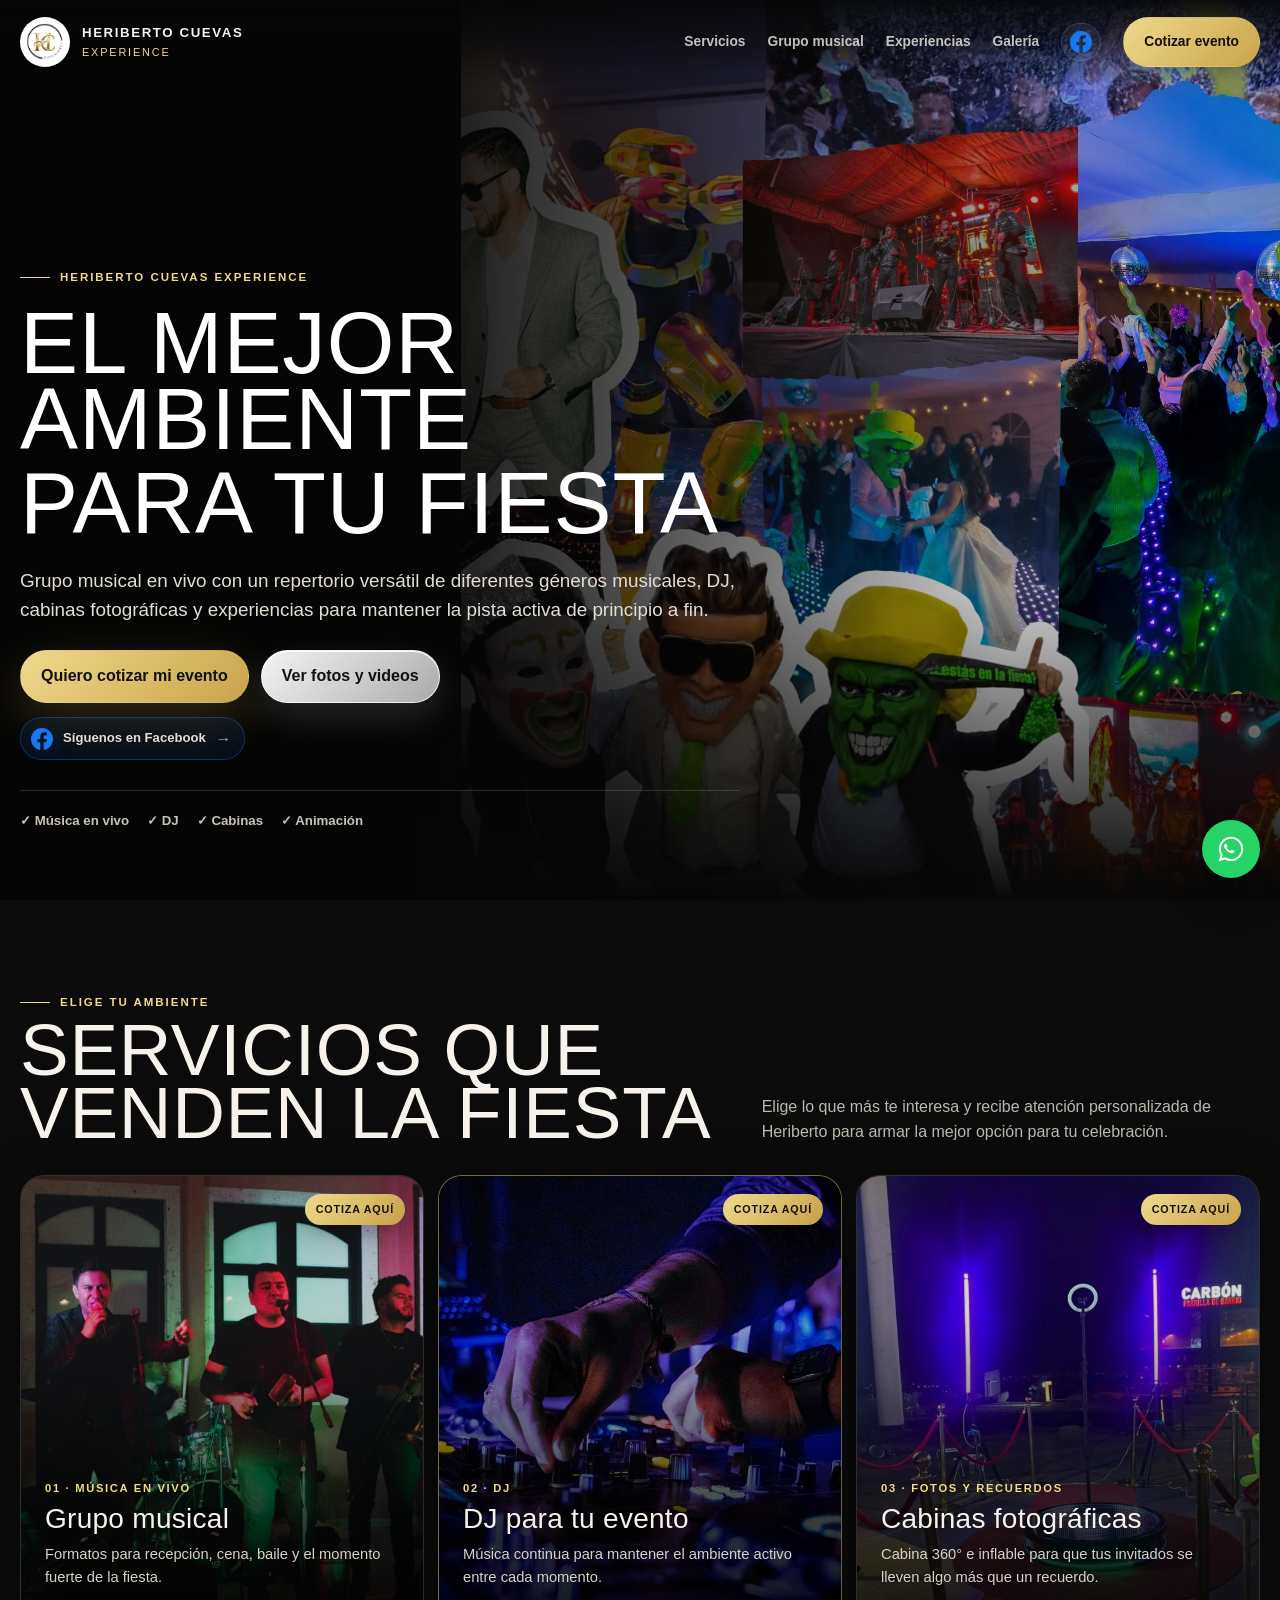
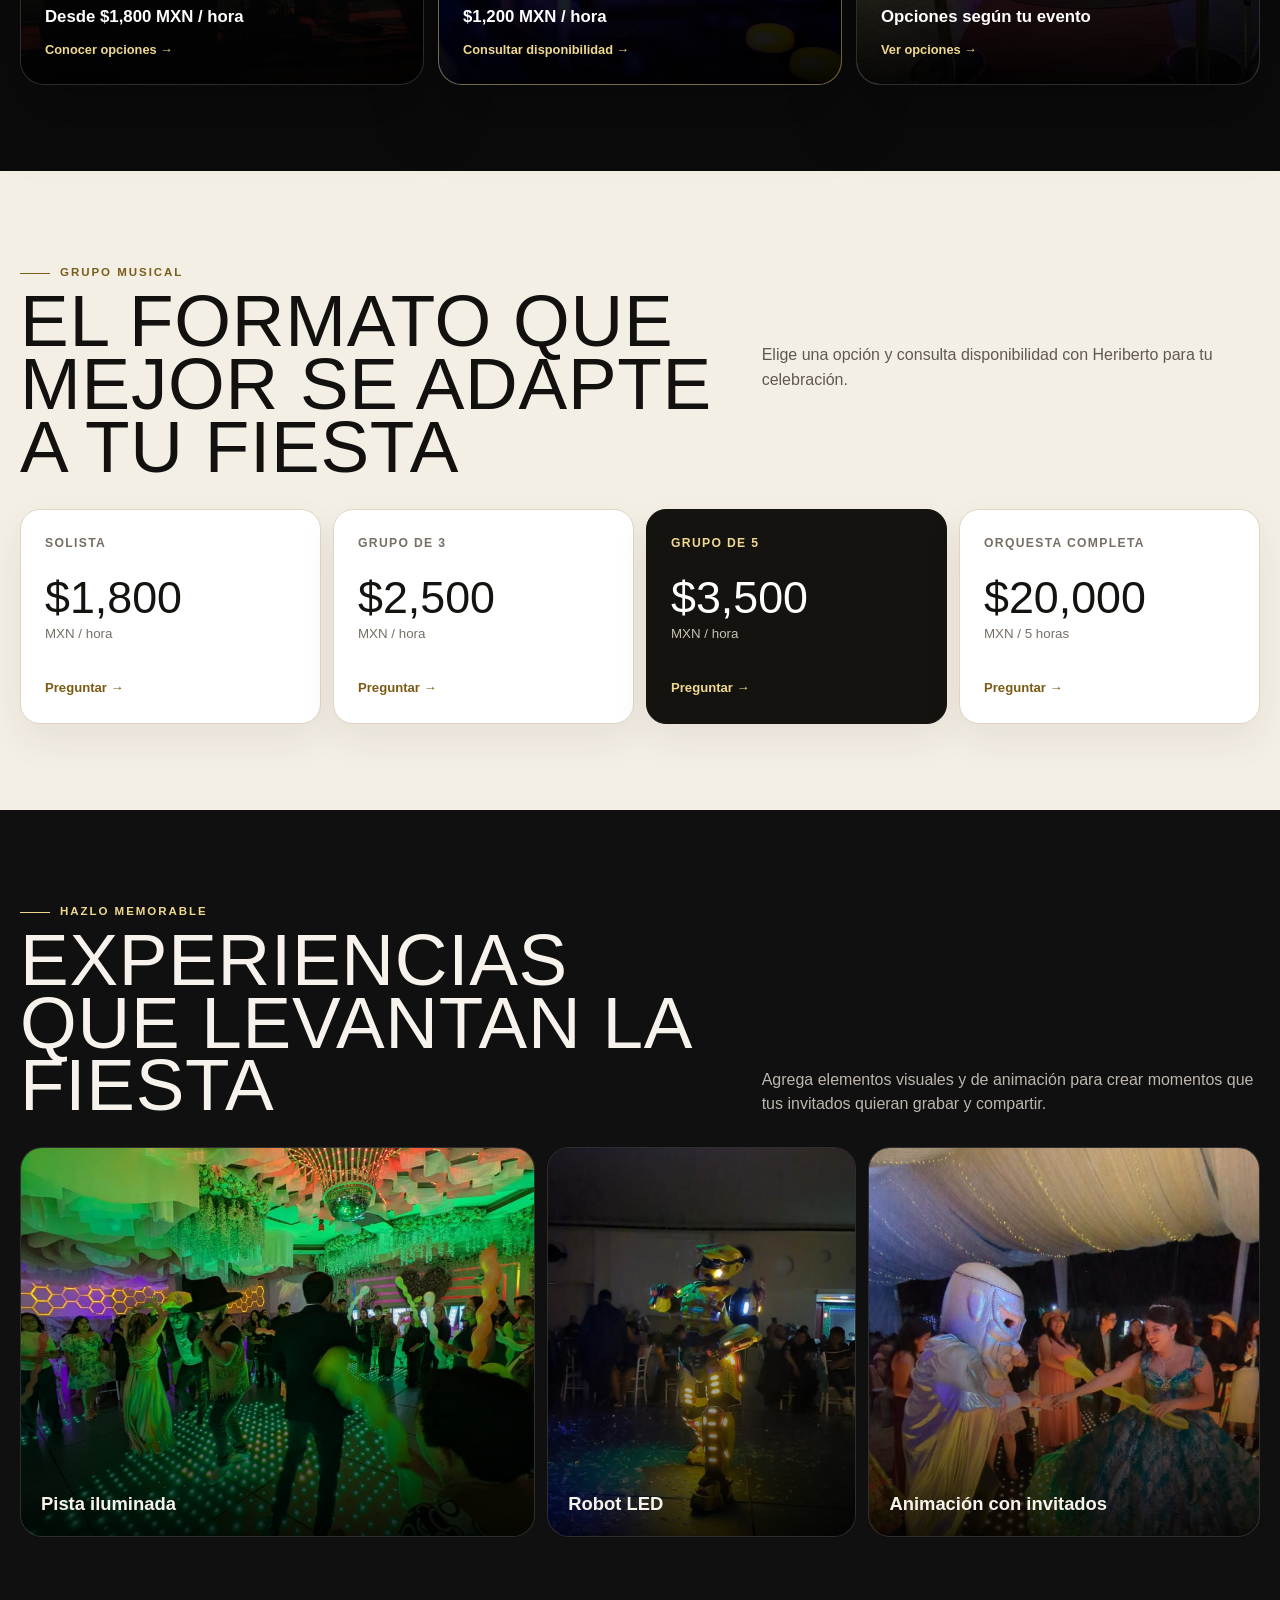
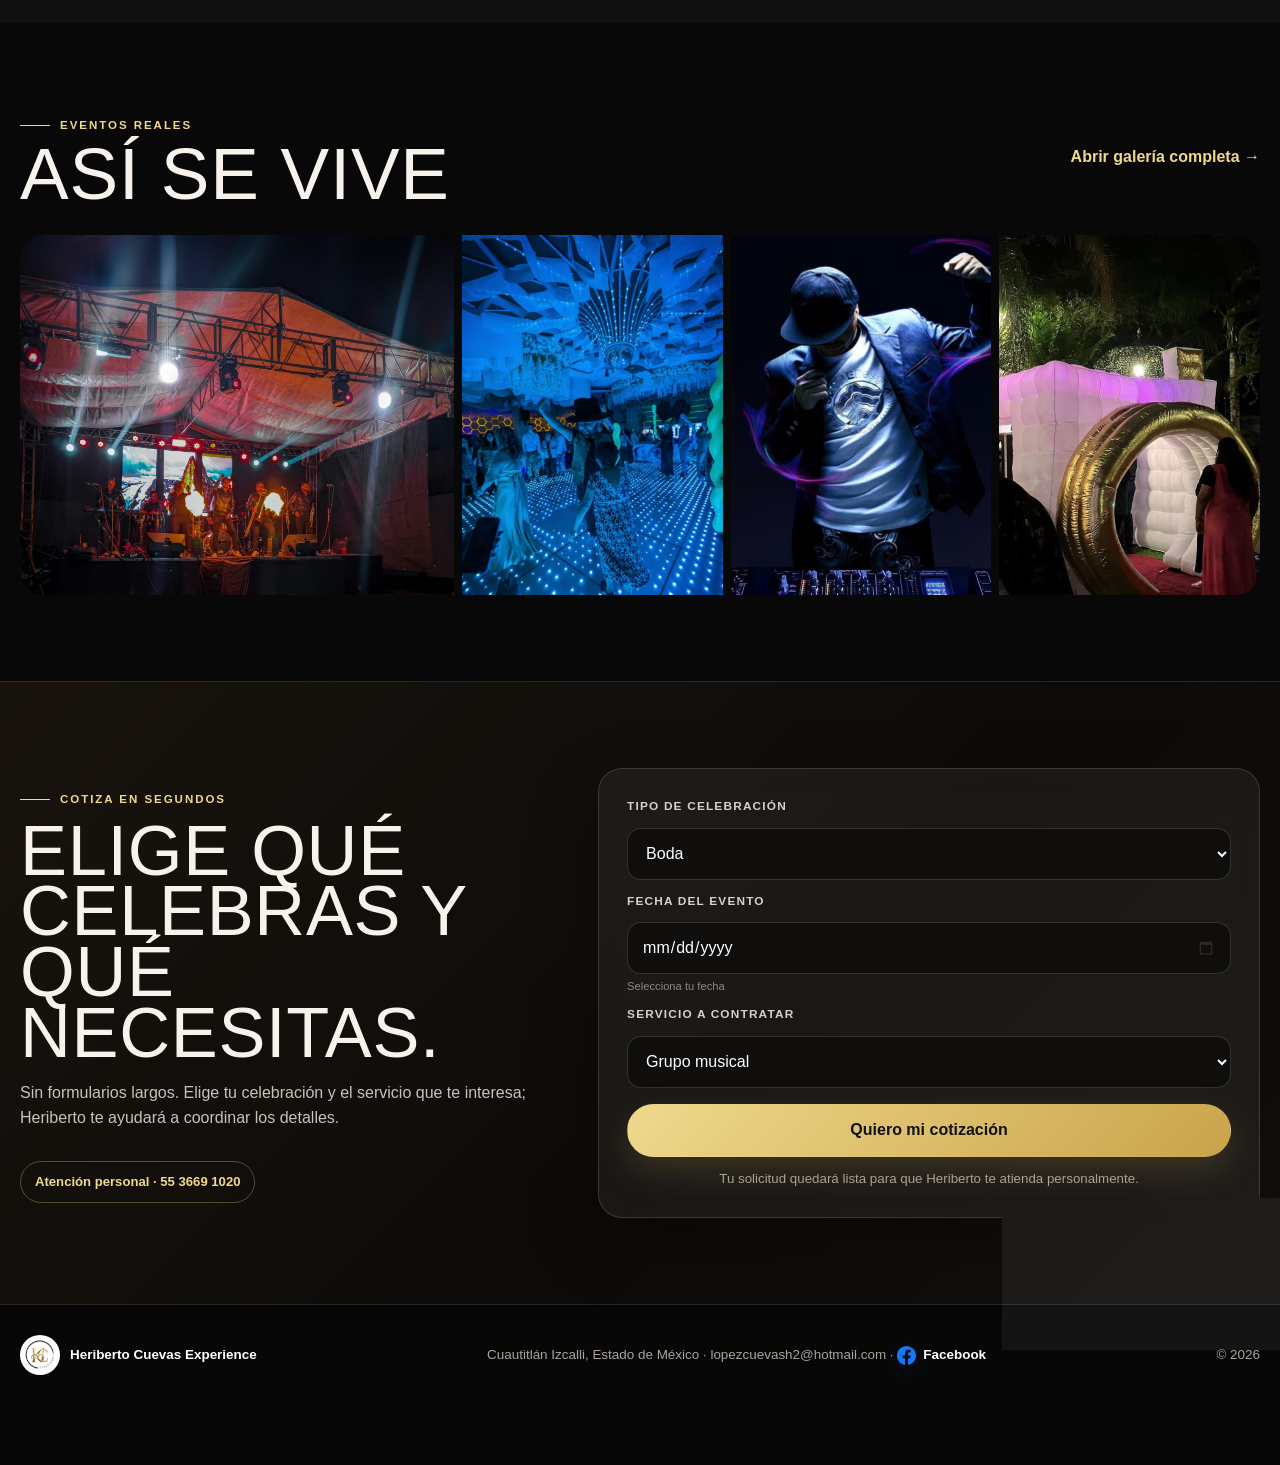
==== commit 9346d6fc: "Add files via upload" ====
--- a/index.html
+++ b/index.html
@@ -63,11 +63,11 @@
     <div class="sales-hero-shade" aria-hidden="true"></div>
     <div class="wrap sales-hero-inner reveal">
       <div class="sales-kicker">Heriberto Cuevas Experience</div>
-      <h1>El mejor ambiente para tu <span>fiesta, evento o celebración.</span></h1>
-      <p>Grupo musical en vivo, DJ, cabinas fotográficas y experiencias para mantener la pista activa de principio a fin.</p>
+      <h1 class="sales-hero-title"><span class="hero-title-line">El mejor ambiente</span><span class="hero-title-line">para tu fiesta</span></h1>
+      <p>Grupo musical en vivo con un repertorio versátil de diferentes géneros musicales, DJ, cabinas fotográficas y experiencias para mantener la pista activa de principio a fin.</p>
       <div class="sales-actions">
         <a class="btn btn-gold sales-primary" href="https://wa.me/525536691020?text=Hola%20Heriberto%2C%20vi%20tu%20p%C3%A1gina%20y%20quiero%20informaci%C3%B3n%20para%20mi%20evento." target="_blank" rel="noopener">Quiero cotizar mi evento</a>
-        <a class="btn btn-outline" href="galeria.html">Ver fotos y videos</a>
+        <a class="btn btn-silver" href="galeria.html">Ver fotos y videos</a>
       </div>
       <a class="sales-facebook-link" href="https://www.facebook.com/profile.php?id=61556604340191" target="_blank" rel="noopener" aria-label="Ver página de Facebook de Heriberto Cuevas Experience"><svg class="facebook-icon" viewBox="0 0 24 24" aria-hidden="true"><path d="M24 12.073C24 5.405 18.627 0 12 0S0 5.405 0 12.073C0 18.1 4.388 23.094 10.125 24v-8.438H7.078v-3.489h3.047V9.413c0-3.025 1.792-4.697 4.533-4.697 1.313 0 2.686.236 2.686.236v2.974h-1.513c-1.49 0-1.956.931-1.956 1.887v2.26h3.328l-.532 3.489h-2.796V24C19.612 23.094 24 18.1 24 12.073z"/></svg><span>Síguenos en Facebook</span><b>→</b></a>
       <div class="sales-trust" aria-label="Servicios principales">
--- a/assets/css/style.css
+++ b/assets/css/style.css
@@ -668,3 +668,89 @@
   .sales-home .sales-facebook-link{font-size:.78rem;padding-right:11px}
   .sales-home .sales-date-field input[type="date"]{min-height:54px;font-size:16px}
 }
+
+/* =========================================================
+   HERO TYPOGRAPHY + CTA POLISH — 2026-09-28
+   Solo ajustes visuales/comerciales del inicio.
+   ========================================================= */
+.sales-home h1,
+.sales-home h2,
+.sales-home h3,
+.sales-home .sales-heading h2,
+.sales-home .sales-card-copy h3,
+.sales-home .sales-quick-copy h2{
+  font-family:Impact,Haettenschweiler,'Arial Narrow Bold',sans-serif;
+  font-weight:500;
+  letter-spacing:.01em;
+}
+
+.sales-home .sales-hero-inner>.sales-hero-title{
+  max-width:760px;
+  margin:18px 0 24px;
+  font-family:Impact,Haettenschweiler,'Arial Narrow Bold',sans-serif;
+  font-size:clamp(3.7rem,6.8vw,6.65rem);
+  font-weight:500;
+  line-height:.88;
+  letter-spacing:.01em;
+  text-transform:uppercase;
+}
+.sales-home .sales-hero-inner>.sales-hero-title .hero-title-line{
+  display:block;
+  margin:0;
+  color:#fff;
+  font:inherit;
+  line-height:inherit;
+  letter-spacing:inherit;
+  text-transform:inherit;
+}
+.sales-home .sales-hero-inner>.sales-hero-title .hero-title-line + .hero-title-line{
+  margin-top:.08em;
+}
+.sales-home .sales-hero-inner>p{
+  max-width:760px;
+  line-height:1.55;
+}
+.sales-home .btn-silver{
+  color:#111;
+  border-color:rgba(255,255,255,.72);
+  background:linear-gradient(135deg,#f3f3f3 0%,#d2d2d2 48%,#a9a9a9 100%);
+  box-shadow:0 14px 34px rgba(184,184,184,.18),inset 0 1px 0 rgba(255,255,255,.9);
+}
+.sales-home .btn-silver:hover{
+  color:#050505;
+  background:linear-gradient(135deg,#fff 0%,#dedede 48%,#b9b9b9 100%);
+  box-shadow:0 18px 42px rgba(205,205,205,.24),inset 0 1px 0 rgba(255,255,255,.95);
+}
+
+@media (max-width:1050px){
+  .sales-home .sales-hero-inner>.sales-hero-title{
+    max-width:680px;
+    font-size:clamp(3.65rem,8.2vw,5.9rem);
+  }
+}
+@media (max-width:800px){
+  .sales-home .sales-hero-inner>.sales-hero-title{
+    max-width:620px;
+    margin-top:14px;
+    font-size:clamp(3.15rem,13.6vw,5rem);
+    line-height:.9;
+  }
+  .sales-home .sales-hero-inner>p{
+    max-width:560px;
+    line-height:1.5;
+  }
+}
+@media (max-width:580px){
+  .sales-home .sales-hero-inner>.sales-hero-title{
+    max-width:100%;
+    font-size:clamp(2.8rem,13.3vw,4.25rem);
+    line-height:.91;
+    margin-bottom:18px;
+  }
+  .sales-home .sales-hero-inner>.sales-hero-title .hero-title-line + .hero-title-line{
+    margin-top:.1em;
+  }
+  .sales-home .sales-hero-inner>p{
+    font-size:.96rem;
+  }
+}
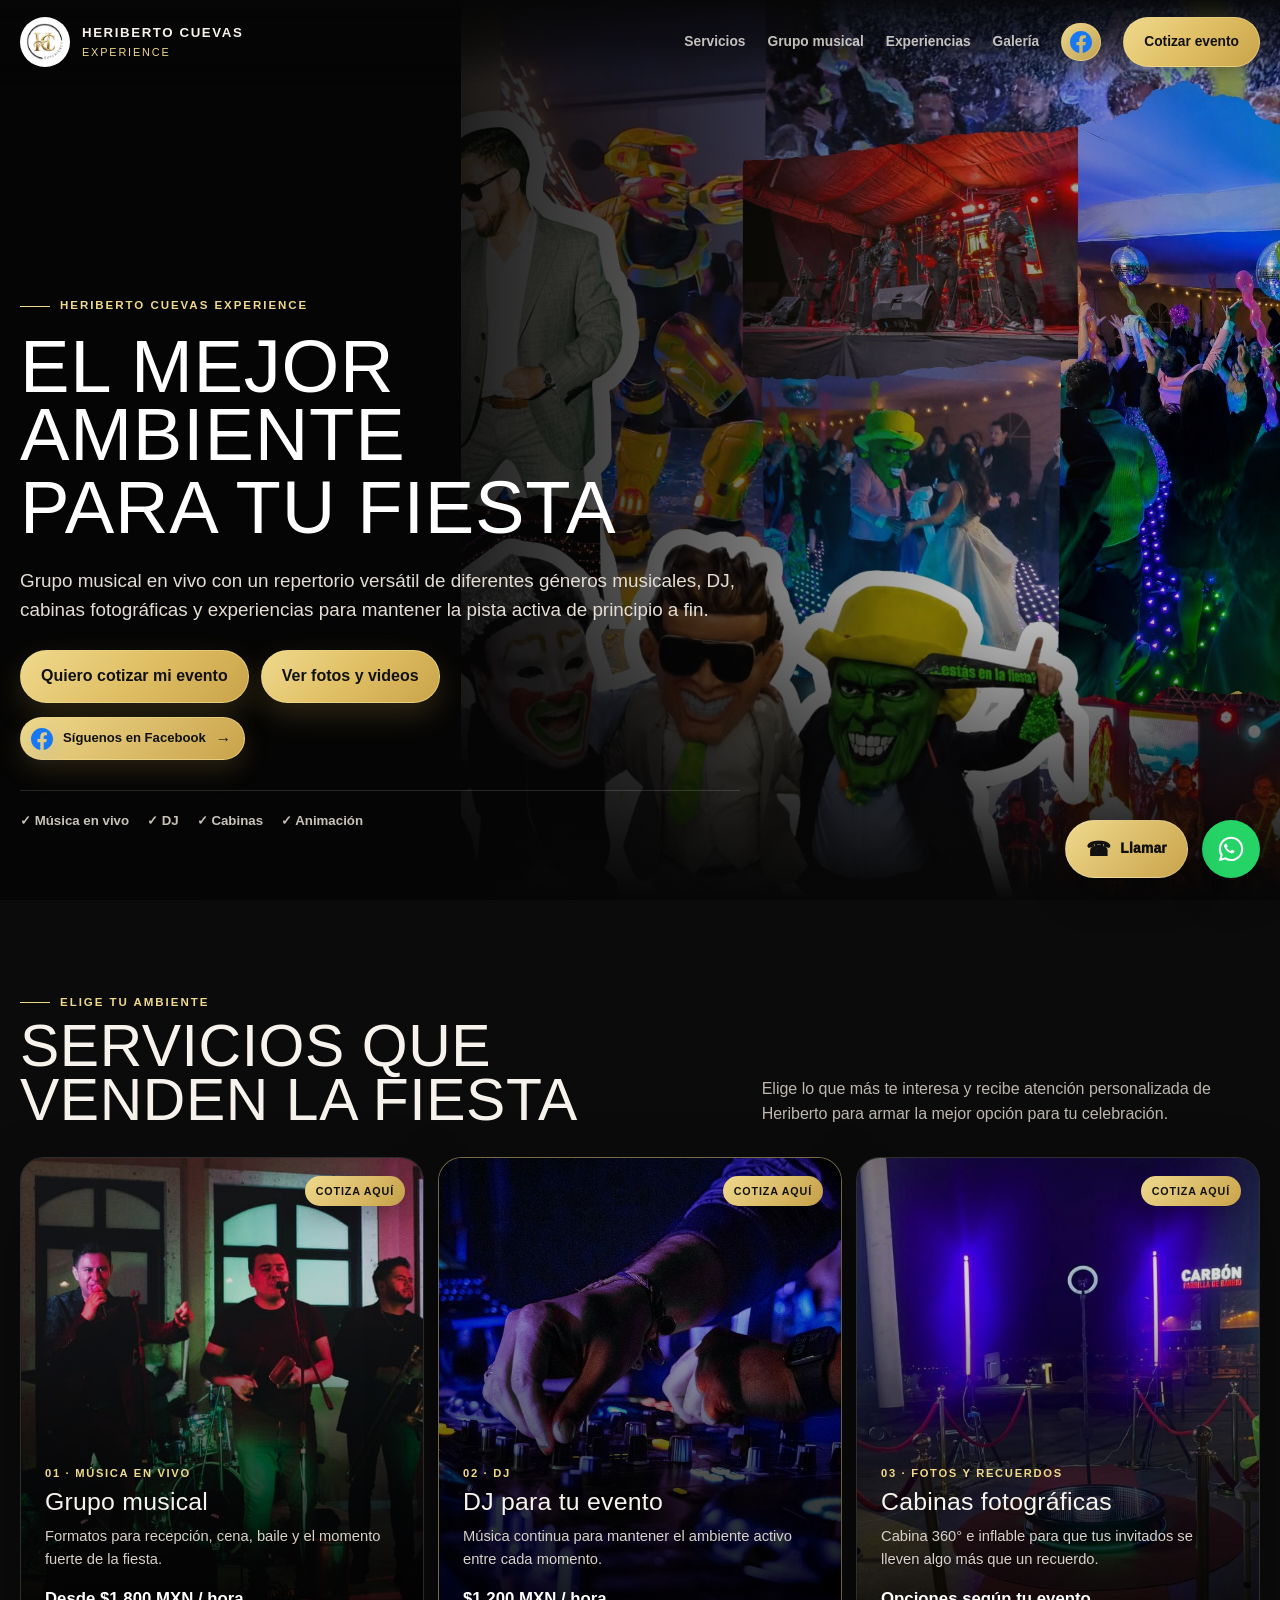
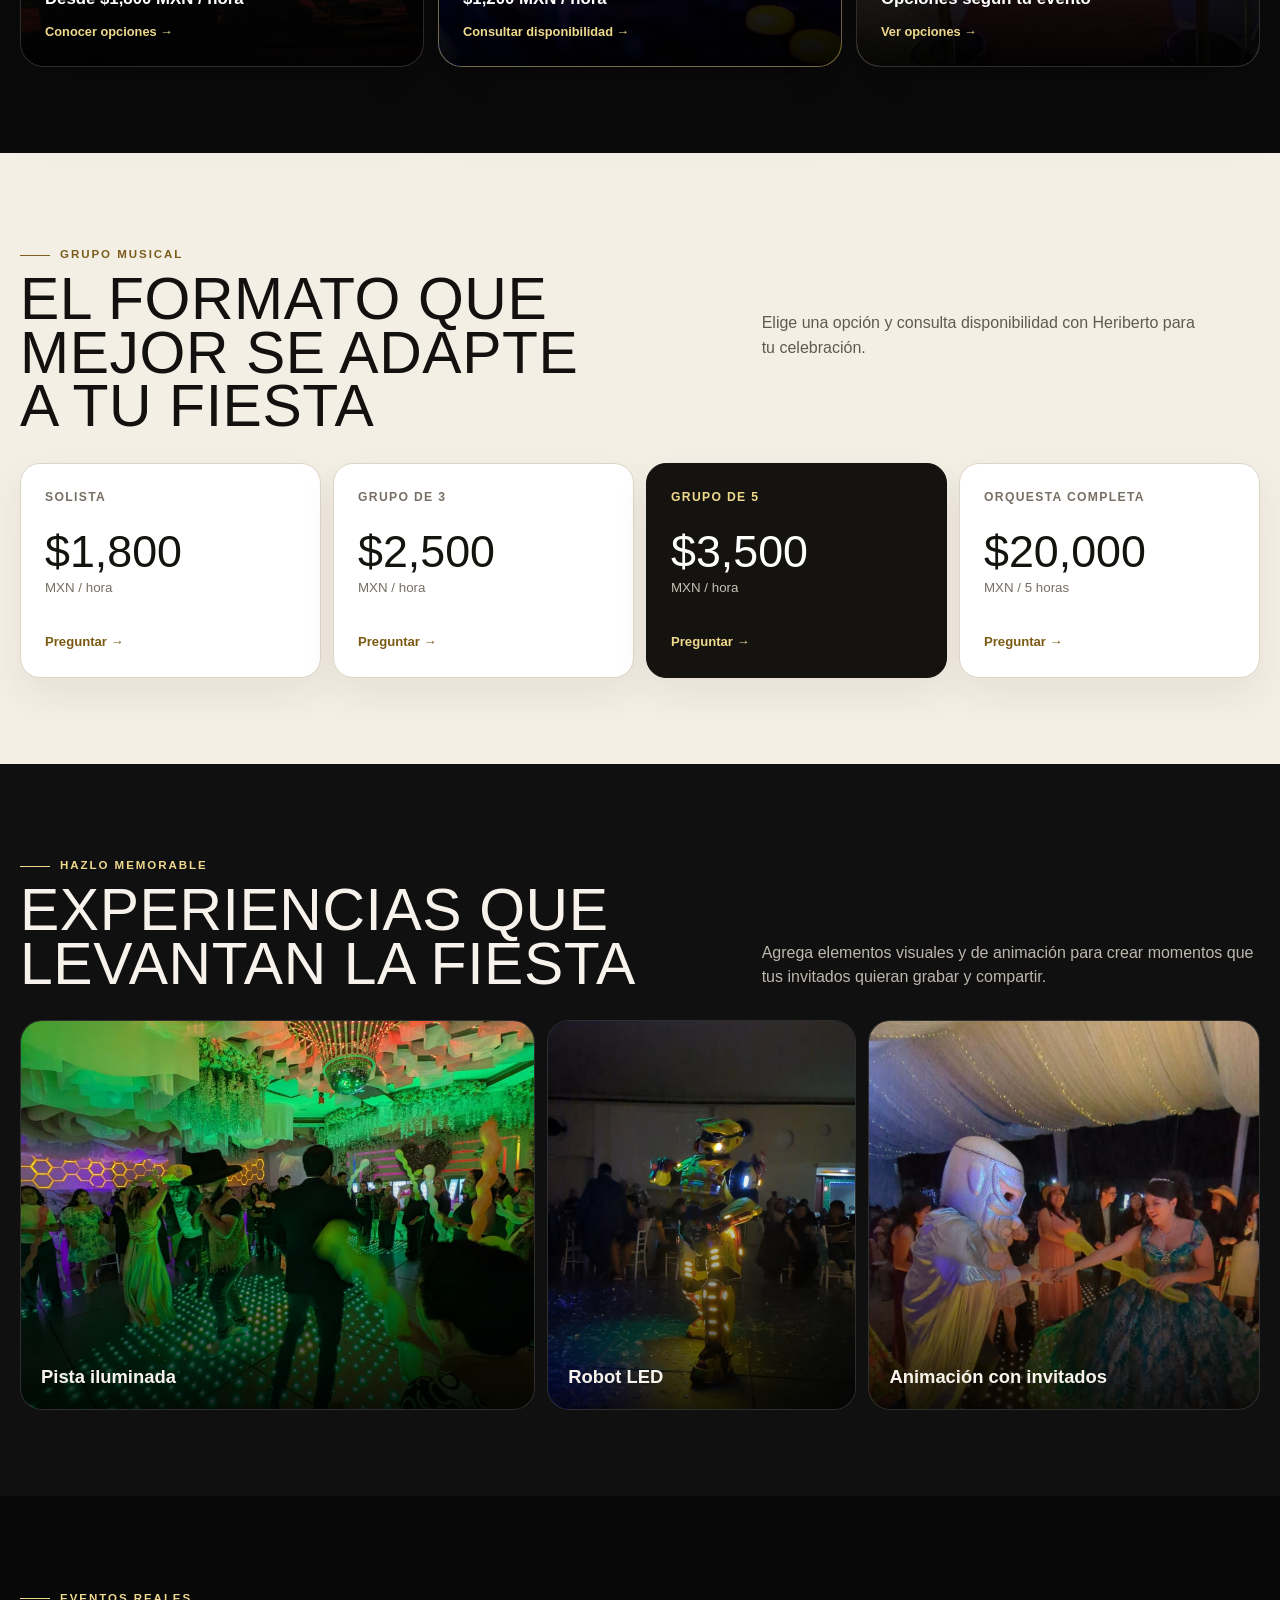
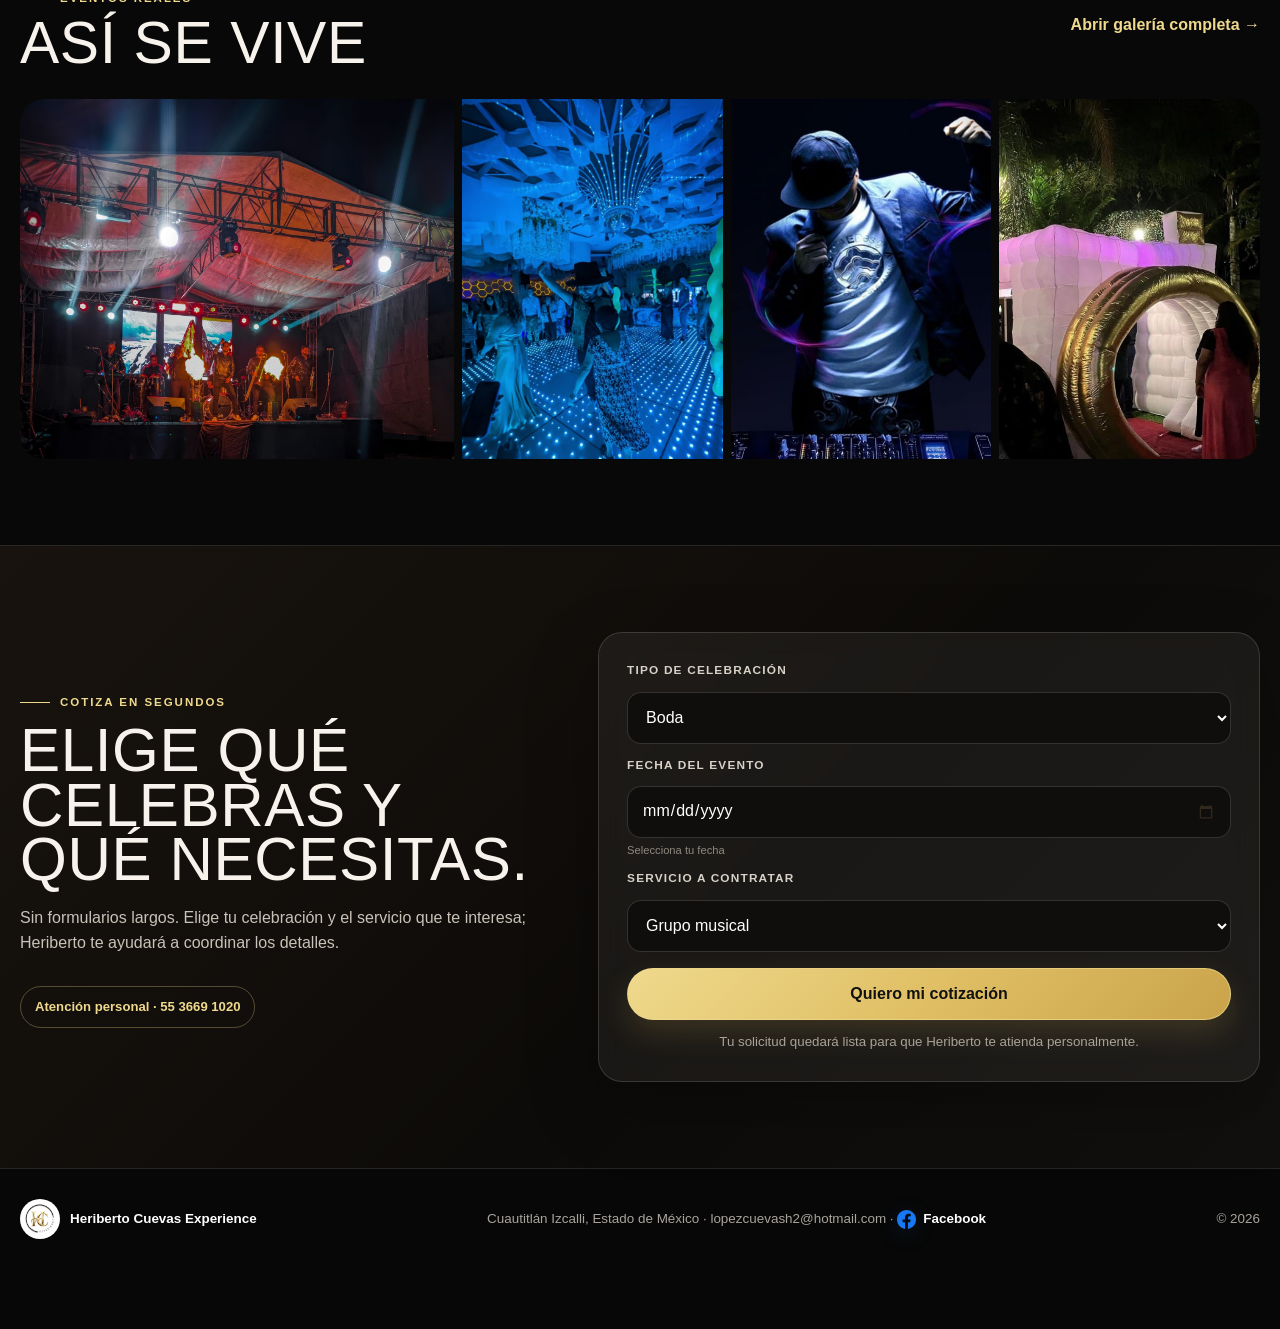
==== commit ca876df5: "Add files via upload" ====
--- a/index.html
+++ b/index.html
@@ -52,7 +52,7 @@
       <a href="#experiencias">Experiencias</a>
       <a href="galeria.html">Galería</a>
       <a class="nav-facebook" href="https://www.facebook.com/profile.php?id=61556604340191" target="_blank" rel="noopener" aria-label="Facebook de Heriberto Cuevas Experience"><svg class="facebook-icon" viewBox="0 0 24 24" aria-hidden="true"><path d="M24 12.073C24 5.405 18.627 0 12 0S0 5.405 0 12.073C0 18.1 4.388 23.094 10.125 24v-8.438H7.078v-3.489h3.047V9.413c0-3.025 1.792-4.697 4.533-4.697 1.313 0 2.686.236 2.686.236v2.974h-1.513c-1.49 0-1.956.931-1.956 1.887v2.26h3.328l-.532 3.489h-2.796V24C19.612 23.094 24 18.1 24 12.073z"/></svg><span>Facebook</span></a>
-      <a class="btn btn-gold" href="https://wa.me/525536691020?text=Hola%20Heriberto%2C%20vi%20tu%20p%C3%A1gina%20y%20quiero%20informaci%C3%B3n%20para%20mi%20evento." target="_blank" rel="noopener">Cotizar evento</a>
+      <a data-contact-choice class="btn btn-gold" href="https://wa.me/525536691020?text=Hola%20Heriberto%2C%20vi%20tu%20p%C3%A1gina%20y%20quiero%20informaci%C3%B3n%20para%20mi%20evento." target="_blank" rel="noopener">Cotizar evento</a>
     </nav>
   </div>
 </header>
@@ -66,7 +66,7 @@
       <h1 class="sales-hero-title"><span class="hero-title-line">El mejor ambiente</span><span class="hero-title-line">para tu fiesta</span></h1>
       <p>Grupo musical en vivo con un repertorio versátil de diferentes géneros musicales, DJ, cabinas fotográficas y experiencias para mantener la pista activa de principio a fin.</p>
       <div class="sales-actions">
-        <a class="btn btn-gold sales-primary" href="https://wa.me/525536691020?text=Hola%20Heriberto%2C%20vi%20tu%20p%C3%A1gina%20y%20quiero%20informaci%C3%B3n%20para%20mi%20evento." target="_blank" rel="noopener">Quiero cotizar mi evento</a>
+        <a data-contact-choice class="btn btn-gold sales-primary" href="https://wa.me/525536691020?text=Hola%20Heriberto%2C%20vi%20tu%20p%C3%A1gina%20y%20quiero%20informaci%C3%B3n%20para%20mi%20evento." target="_blank" rel="noopener">Quiero cotizar mi evento</a>
         <a class="btn btn-silver" href="galeria.html">Ver fotos y videos</a>
       </div>
       <a class="sales-facebook-link" href="https://www.facebook.com/profile.php?id=61556604340191" target="_blank" rel="noopener" aria-label="Ver página de Facebook de Heriberto Cuevas Experience"><svg class="facebook-icon" viewBox="0 0 24 24" aria-hidden="true"><path d="M24 12.073C24 5.405 18.627 0 12 0S0 5.405 0 12.073C0 18.1 4.388 23.094 10.125 24v-8.438H7.078v-3.489h3.047V9.413c0-3.025 1.792-4.697 4.533-4.697 1.313 0 2.686.236 2.686.236v2.974h-1.513c-1.49 0-1.956.931-1.956 1.887v2.26h3.328l-.532 3.489h-2.796V24C19.612 23.094 24 18.1 24 12.073z"/></svg><span>Síguenos en Facebook</span><b>→</b></a>
@@ -183,10 +183,12 @@
   </div>
 </footer>
 
+<a class="call-float" href="tel:+525536691020" aria-label="Llamar a Heriberto Cuevas"><span class="call-icon" aria-hidden="true">☎</span><span>Llamar</span></a>
 <a class="wa" aria-label="Contactar por WhatsApp" href="https://wa.me/525536691020?text=Hola%20Heriberto%2C%20vi%20tu%20p%C3%A1gina%20y%20quiero%20informaci%C3%B3n%20para%20mi%20evento." target="_blank" rel="noopener">
   <svg viewBox="0 0 32 32" aria-hidden="true"><path d="M19.11 17.62c-.27-.14-1.6-.79-1.85-.88-.25-.09-.43-.14-.61.14-.18.27-.7.88-.86 1.06-.16.18-.32.2-.59.07-.27-.14-1.15-.42-2.19-1.35-.81-.72-1.36-1.61-1.52-1.88-.16-.27-.02-.42.12-.55.12-.12.27-.32.41-.48.14-.16.18-.27.27-.45.09-.18.05-.34-.02-.48-.07-.14-.61-1.47-.84-2.02-.22-.53-.45-.46-.61-.47l-.52-.01c-.18 0-.48.07-.73.34-.25.27-.95.93-.95 2.27 0 1.34.98 2.64 1.11 2.82.14.18 1.92 2.93 4.65 4.11.65.28 1.16.45 1.55.58.65.21 1.24.18 1.71.11.52-.08 1.6-.66 1.83-1.29.23-.64.23-1.18.16-1.29-.07-.12-.25-.18-.52-.32zM16.04 3C8.88 3 3.06 8.79 3.06 15.94c0 2.28.6 4.51 1.74 6.48L3 29l6.75-1.77a13 13 0 0 0 6.28 1.6h.01C23.2 28.83 29 23.04 29 15.89 29 8.73 23.2 3 16.04 3zm0 23.65h-.01a10.8 10.8 0 0 1-5.51-1.51l-.4-.24-4.01 1.05 1.07-3.9-.26-.4a10.75 10.75 0 0 1-1.65-5.71c0-5.94 4.84-10.77 10.79-10.77 2.88 0 5.59 1.12 7.62 3.15a10.7 10.7 0 0 1 3.16 7.6c0 5.94-4.84 10.77-10.8 10.77z"/></svg>
 </a>
-<div class="mobile-cta"><a href="galeria.html">Galería</a><a href="https://wa.me/525536691020?text=Hola%20Heriberto%2C%20vi%20tu%20p%C3%A1gina%20y%20quiero%20informaci%C3%B3n%20para%20mi%20evento." target="_blank" rel="noopener">Cotizar</a></div>
+<div class="mobile-cta"><a href="galeria.html">Galería</a><a data-contact-choice href="https://wa.me/525536691020?text=Hola%20Heriberto%2C%20vi%20tu%20p%C3%A1gina%20y%20quiero%20informaci%C3%B3n%20para%20mi%20evento." target="_blank" rel="noopener">Cotizar</a></div>
+<script src="assets/js/contact-choice.js"></script>
 <script src="assets/js/site.js"></script>
 </body>
 </html>
--- a/assets/css/style.css
+++ b/assets/css/style.css
@@ -754,3 +754,322 @@
     font-size:.96rem;
   }
 }
+
+/* =========================================================
+   MOBILE COMPACT POLISH — 2026-09-28
+   Títulos más contenidos, textos mejor alineados y menos
+   espacio vacío en teléfono/tablet. No modifica SEO ni JS.
+   ========================================================= */
+
+/* Mejora general del ritmo visual */
+.sales-home .sales-heading h2,
+.sales-home .sales-quick-copy h2,
+.sales-home .sales-hero-title{
+  text-wrap:balance;
+}
+.sales-home .sales-heading p,
+.sales-home .sales-quick-copy p,
+.sales-home .sales-card-copy p{
+  text-wrap:pretty;
+}
+
+@media (max-width:800px){
+  /* Secciones más compactas: menos bloques negros entre contenidos */
+  .sales-home .sales-section{padding:52px 0}
+  .sales-home .sales-heading{gap:10px;margin-bottom:18px}
+  .sales-home .sales-heading.compact{gap:10px}
+  .sales-home .sales-kicker{font-size:.66rem;letter-spacing:.14em;gap:8px}
+  .sales-home .sales-kicker::before{width:24px}
+
+  /* Todos los títulos principales bajan de escala */
+  .sales-home .sales-heading h2{
+    max-width:100%;
+    margin-top:6px;
+    font-size:clamp(2.25rem,8.8vw,3.55rem);
+    line-height:.93;
+    letter-spacing:0;
+  }
+  .sales-home .sales-quick-copy h2{
+    margin:8px 0 14px;
+    font-size:clamp(2.25rem,8.8vw,3.55rem);
+    line-height:.93;
+  }
+  .sales-home .sales-hero-inner>.sales-hero-title{
+    max-width:560px;
+    margin:12px 0 16px;
+    font-size:clamp(2.75rem,10.5vw,4.2rem);
+    line-height:.92;
+  }
+
+  /* Texto más limpio y justificado */
+  .sales-home .sales-heading p,
+  .sales-home .sales-quick-copy p{
+    max-width:100%;
+    font-size:.94rem;
+    line-height:1.52;
+    text-align:justify;
+    text-justify:inter-word;
+  }
+  .sales-home .sales-hero-inner>p{
+    max-width:100%;
+    font-size:.96rem;
+    line-height:1.5;
+    text-align:justify;
+    text-justify:inter-word;
+  }
+
+  /* Tarjetas con menor altura para evitar scroll con mucho vacío */
+  .sales-home .sales-service-card,
+  .sales-home .sales-service-card:last-child{min-height:340px}
+  .sales-home .sales-card-copy{left:20px;right:20px;bottom:18px}
+  .sales-home .sales-card-copy h3{font-size:1.42rem;line-height:1.1;margin:6px 0 7px}
+  .sales-home .sales-card-copy p{font-size:.88rem;line-height:1.45;margin-bottom:12px;text-align:justify}
+
+  .sales-home .sales-experience-grid{gap:9px}
+  .sales-home .sales-exp,
+  .sales-home .sales-exp:first-child{height:235px}
+  .sales-home .sales-exp span{left:16px;right:16px;bottom:14px;font-size:1rem}
+
+  .sales-home .sales-format-grid{gap:9px}
+  .sales-home .sales-format{min-height:155px;padding:18px}
+  .sales-home .sales-format strong{font-size:2.25rem;margin-top:13px}
+
+  .sales-home .sales-gallery-strip{height:430px;gap:6px}
+  .sales-home .sales-quick-grid{gap:22px}
+
+  /* El hero ocupa menos alto y acerca el contenido */
+  .sales-home .sales-hero{min-height:auto;padding:104px 0 46px}
+  .sales-home .sales-hero-media{height:48svh}
+  .sales-home .sales-actions{margin-top:20px}
+  .sales-home .sales-trust{margin-top:20px;padding-top:14px}
+}
+
+@media (max-width:580px){
+  .sales-home .sales-section{padding:44px 0}
+  .sales-home .sales-heading{margin-bottom:16px}
+  .sales-home .sales-kicker{font-size:.62rem;letter-spacing:.13em}
+
+  .sales-home .sales-heading h2,
+  .sales-home .sales-quick-copy h2{
+    font-size:clamp(2.05rem,9.6vw,2.75rem);
+    line-height:.94;
+  }
+  .sales-home .sales-hero-inner>.sales-hero-title{
+    font-size:clamp(2.45rem,10.6vw,3.25rem);
+    line-height:.93;
+    margin:10px 0 14px;
+  }
+  .sales-home .sales-hero-inner>.sales-hero-title .hero-title-line + .hero-title-line{margin-top:.06em}
+
+  .sales-home .sales-heading p,
+  .sales-home .sales-quick-copy p,
+  .sales-home .sales-hero-inner>p{
+    font-size:.9rem;
+    line-height:1.48;
+  }
+
+  .sales-home .sales-service-card,
+  .sales-home .sales-service-card:last-child{min-height:310px}
+  .sales-home .sales-card-copy{left:16px;right:16px;bottom:15px}
+  .sales-home .sales-card-copy h3{font-size:1.3rem}
+  .sales-home .sales-card-copy p{font-size:.84rem}
+  .sales-home .sales-card-copy strong{font-size:.95rem}
+
+  .sales-home .sales-exp{height:210px}
+  .sales-home .sales-exp span{font-size:.95rem}
+
+  .sales-home .sales-format{min-height:145px;padding:16px}
+  .sales-home .sales-format strong{font-size:2rem}
+
+  .sales-home .sales-gallery-strip{height:380px}
+  .sales-home .sales-mini-form{padding:17px}
+
+  .sales-home .sales-hero{padding:96px 0 38px}
+  .sales-home .sales-hero-media{height:44svh}
+  .sales-home .sales-actions{gap:9px;margin-top:17px}
+  .sales-home .sales-actions .btn{min-height:46px;padding:11px 16px;font-size:.88rem}
+  .sales-home .sales-trust{gap:8px 12px;margin-top:16px;padding-top:12px;font-size:.72rem}
+  .sales-home .sales-facebook-link{margin-top:9px}
+
+  /* Evita que la barra inferior tape el último contenido */
+  footer{padding-bottom:84px}
+}
+
+/* =========================================================
+   FINAL BRAND POLISH — 2026-09-29
+   Todos los CTA dorados + títulos más compactos.
+   Solo estilos visuales; no toca SEO, sitemap, robots ni JS.
+   ========================================================= */
+
+/* Unifica todos los botones principales en dorado */
+.btn,
+.btn-gold,
+.btn-outline,
+.btn-dark,
+.sales-home .btn-silver,
+.mobile-cta a{
+  color:#111!important;
+  border-color:rgba(239,217,141,.68)!important;
+  background:linear-gradient(135deg,var(--gold-soft) 0%,#dfbe63 52%,var(--gold) 100%)!important;
+  box-shadow:0 12px 30px rgba(201,163,74,.20)!important;
+}
+.btn:hover,
+.btn-gold:hover,
+.btn-outline:hover,
+.btn-dark:hover,
+.sales-home .btn-silver:hover,
+.mobile-cta a:hover{
+  color:#090909!important;
+  background:linear-gradient(135deg,#fff0aa 0%,#e8c86d 52%,#d2aa4f 100%)!important;
+  border-color:#f4dc91!important;
+  box-shadow:0 16px 36px rgba(201,163,74,.28)!important;
+}
+
+/* Facebook conserva el icono azul, pero el botón se integra a la paleta dorada */
+.sales-home .nav-facebook,
+.sales-home .sales-facebook-link{
+  color:#111!important;
+  border-color:rgba(239,217,141,.72)!important;
+  background:linear-gradient(135deg,var(--gold-soft),var(--gold))!important;
+  box-shadow:0 10px 26px rgba(201,163,74,.18)!important;
+}
+.sales-home .nav-facebook:hover,
+.sales-home .sales-facebook-link:hover{
+  color:#111!important;
+  border-color:#f5dd93!important;
+  background:linear-gradient(135deg,#fff0aa,#d9b75b)!important;
+}
+.sales-home .sales-facebook-link b{color:#111!important}
+
+/* Escala de títulos más contenida en escritorio */
+.sales-home .sales-hero-inner>.sales-hero-title{
+  max-width:720px;
+  font-size:clamp(3.25rem,5.8vw,5.6rem);
+  line-height:.91;
+}
+.sales-home .sales-heading h2{
+  max-width:700px;
+  font-size:clamp(2.45rem,4.6vw,4.65rem);
+  line-height:.91;
+}
+.sales-home .sales-quick-copy h2{
+  font-size:clamp(2.55rem,4.7vw,4.7rem);
+  line-height:.91;
+}
+.sales-home .sales-card-copy h3{font-size:1.55rem}
+
+/* Galería: títulos también más compactos */
+.page-hero h1{
+  font-size:clamp(3.25rem,7.5vw,6.7rem);
+  line-height:.84;
+}
+.gallery-title h2{
+  font-size:clamp(2.35rem,4.4vw,4.55rem);
+  line-height:.9;
+}
+
+@media (max-width:800px){
+  .sales-home .sales-hero-inner>.sales-hero-title{
+    max-width:520px;
+    font-size:clamp(2.55rem,9.2vw,3.7rem);
+    line-height:.94;
+  }
+  .sales-home .sales-heading h2,
+  .sales-home .sales-quick-copy h2{
+    font-size:clamp(2rem,7.9vw,3rem);
+    line-height:.95;
+  }
+  .page-hero h1{
+    font-size:clamp(2.8rem,11vw,4.7rem);
+    line-height:.88;
+  }
+  .gallery-title h2{
+    font-size:clamp(2rem,8vw,3.25rem);
+    line-height:.94;
+  }
+  .mobile-cta a{
+    font-size:.84rem;
+    font-weight:900;
+  }
+}
+
+@media (max-width:580px){
+  .sales-home .sales-hero-inner>.sales-hero-title{
+    font-size:clamp(2.25rem,9.4vw,2.95rem);
+    line-height:.95;
+  }
+  .sales-home .sales-heading h2,
+  .sales-home .sales-quick-copy h2{
+    font-size:clamp(1.85rem,7.7vw,2.5rem);
+    line-height:.96;
+  }
+  .sales-home .sales-card-copy h3{font-size:1.2rem}
+  .page-hero h1{
+    font-size:clamp(2.55rem,10.5vw,3.7rem);
+    line-height:.9;
+  }
+  .gallery-title h2{
+    font-size:clamp(1.9rem,7.7vw,2.7rem);
+    line-height:.95;
+  }
+}
+
+
+/* =========================================================
+   CONTACT CHOICE + FLOATING CALL — 2026-10-06
+   ========================================================= */
+.call-float{
+  position:fixed;right:92px;bottom:22px;z-index:46;
+  min-height:58px;padding:0 20px;border-radius:999px;
+  display:inline-flex;align-items:center;justify-content:center;gap:9px;
+  color:#111!important;background:linear-gradient(135deg,var(--gold-soft),var(--gold));
+  border:1px solid rgba(255,255,255,.24);box-shadow:0 16px 36px rgba(0,0,0,.35);
+  font-size:.86rem;font-weight:950;letter-spacing:.02em;transition:transform .2s ease,box-shadow .2s ease;
+}
+.call-float:hover{transform:translateY(-3px);box-shadow:0 19px 42px rgba(0,0,0,.42)}
+.call-float .call-icon{font-size:1.25rem;line-height:1}
+.contact-choice-open{overflow:hidden}
+.contact-choice-overlay{
+  position:fixed;inset:0;z-index:200;display:flex;align-items:center;justify-content:center;
+  padding:22px;background:rgba(0,0,0,.76);backdrop-filter:blur(10px);
+  opacity:0;visibility:hidden;transition:opacity .22s ease,visibility .22s ease;
+}
+.contact-choice-overlay.open{opacity:1;visibility:visible}
+.contact-choice-card{
+  position:relative;width:min(100%,520px);padding:34px;border-radius:26px;
+  background:linear-gradient(145deg,#171512,#0c0b0a);border:1px solid rgba(239,217,141,.28);
+  box-shadow:0 34px 90px rgba(0,0,0,.58);transform:translateY(14px) scale(.985);transition:transform .22s ease;
+}
+.contact-choice-overlay.open .contact-choice-card{transform:none}
+.contact-choice-close{
+  position:absolute;right:15px;top:15px;width:40px;height:40px;border-radius:50%;
+  border:1px solid rgba(255,255,255,.13);background:rgba(255,255,255,.06);color:#fff;
+  font-size:1.5rem;cursor:pointer;
+}
+.contact-choice-kicker{display:block;color:var(--gold-soft);font-size:.72rem;font-weight:950;letter-spacing:.14em;text-transform:uppercase;margin-bottom:10px}
+.contact-choice-card h2{margin:0 42px 10px 0;font-size:clamp(1.75rem,4.8vw,2.55rem);line-height:1.02}
+.contact-choice-card>p{margin:0;color:#bdb6ad;max-width:430px}
+.contact-choice-actions{display:grid;grid-template-columns:1fr 1fr;gap:12px;margin-top:26px}
+.contact-choice-option{
+  min-height:106px;padding:18px;border-radius:18px;border:1px solid rgba(255,255,255,.11);
+  display:flex;align-items:center;gap:14px;transition:transform .2s ease,border-color .2s ease,background .2s ease;
+}
+.contact-choice-option:hover{transform:translateY(-3px)}
+.contact-choice-option.call-option{background:linear-gradient(135deg,rgba(239,217,141,.98),rgba(201,163,74,.98));color:#111}
+.contact-choice-option.whatsapp-option{background:#0e2c19;color:#fff;border-color:rgba(37,211,102,.42)}
+.contact-choice-icon{width:45px;height:45px;flex:0 0 45px;border-radius:50%;display:grid;place-items:center;background:rgba(0,0,0,.11);font-size:1.45rem;font-weight:950}
+.whatsapp-option .contact-choice-icon{background:#25D366}
+.whatsapp-mark svg{width:26px;fill:#fff}
+.contact-choice-option strong,.contact-choice-option small{display:block}
+.contact-choice-option strong{font-size:1.02rem}
+.contact-choice-option small{margin-top:3px;font-size:.75rem;opacity:.72}
+@media(max-width:800px){
+  .call-float{bottom:76px;right:88px;min-height:54px;padding:0 17px}
+}
+@media(max-width:520px){
+  .contact-choice-overlay{align-items:flex-end;padding:10px}
+  .contact-choice-card{width:100%;padding:28px 18px 20px;border-radius:24px 24px 18px 18px}
+  .contact-choice-actions{grid-template-columns:1fr}
+  .contact-choice-option{min-height:82px}
+  .call-float{right:86px;padding:0 15px;font-size:.8rem}
+}
